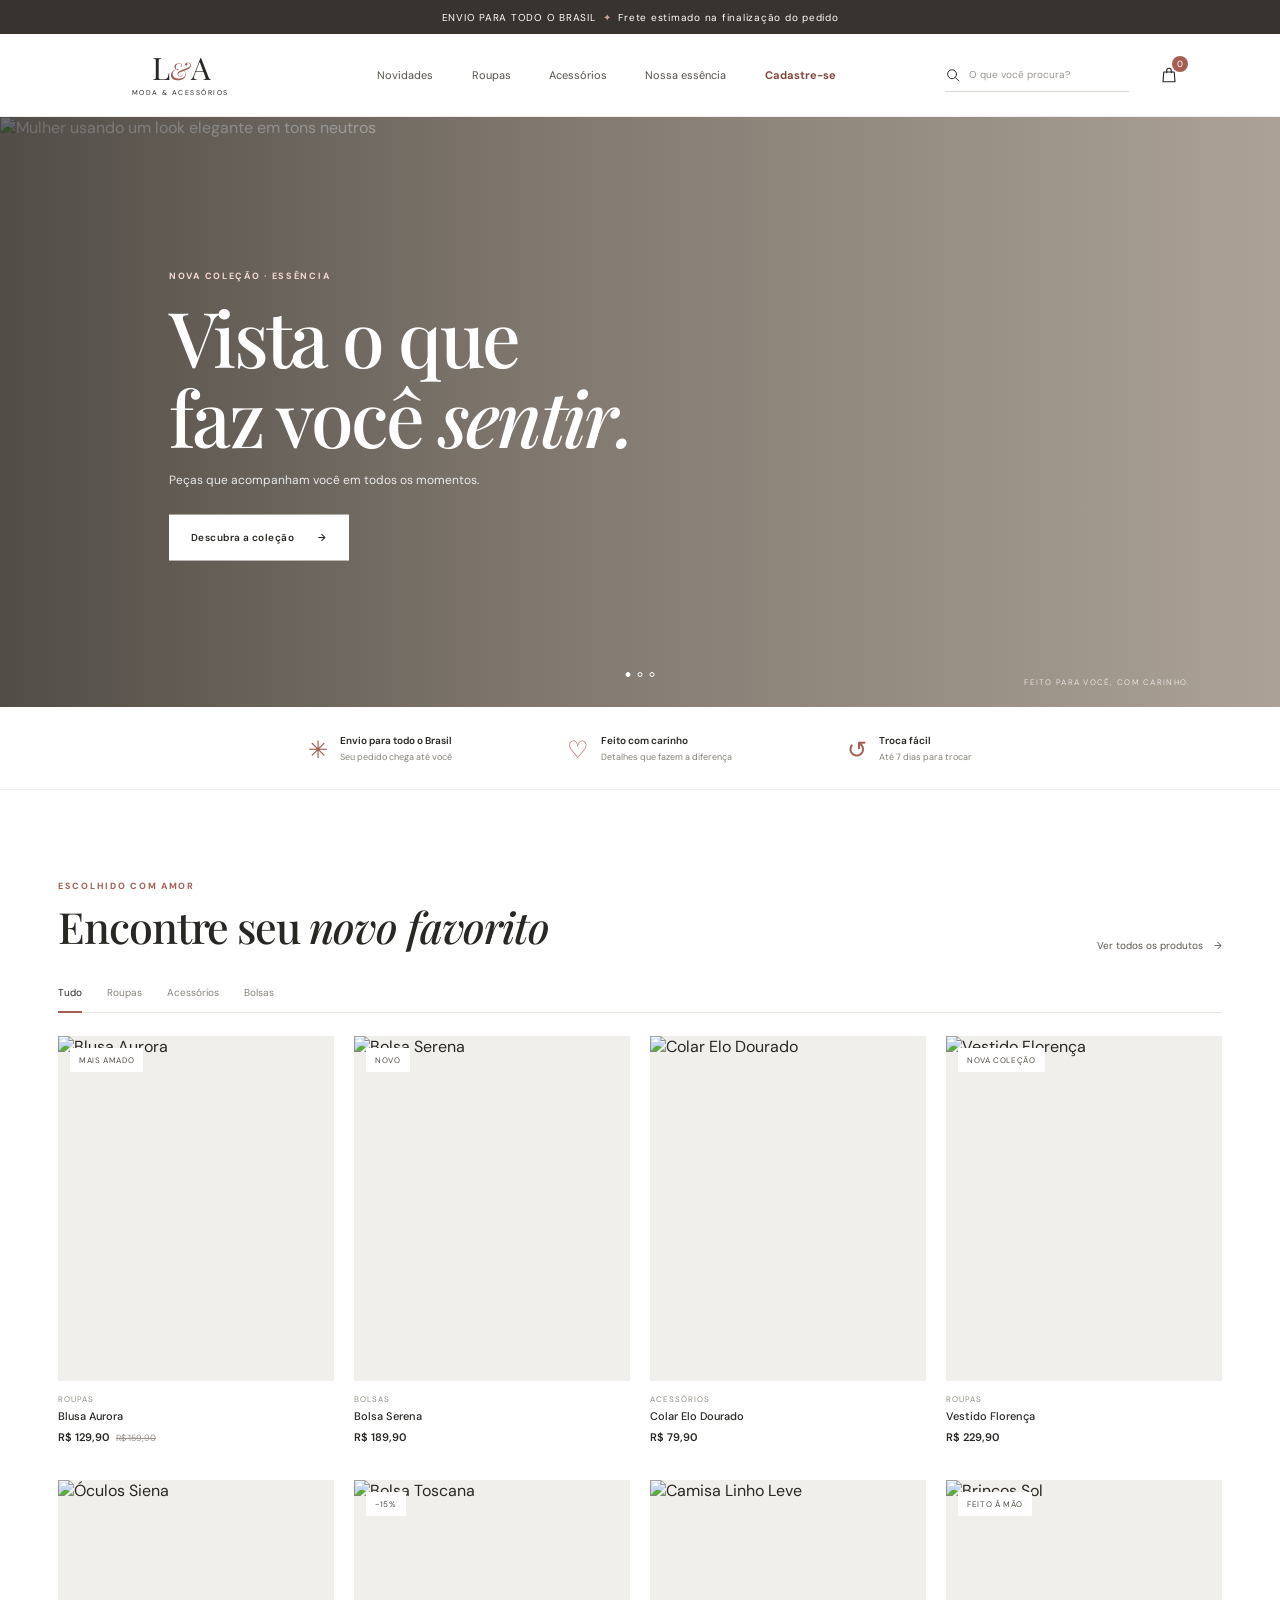
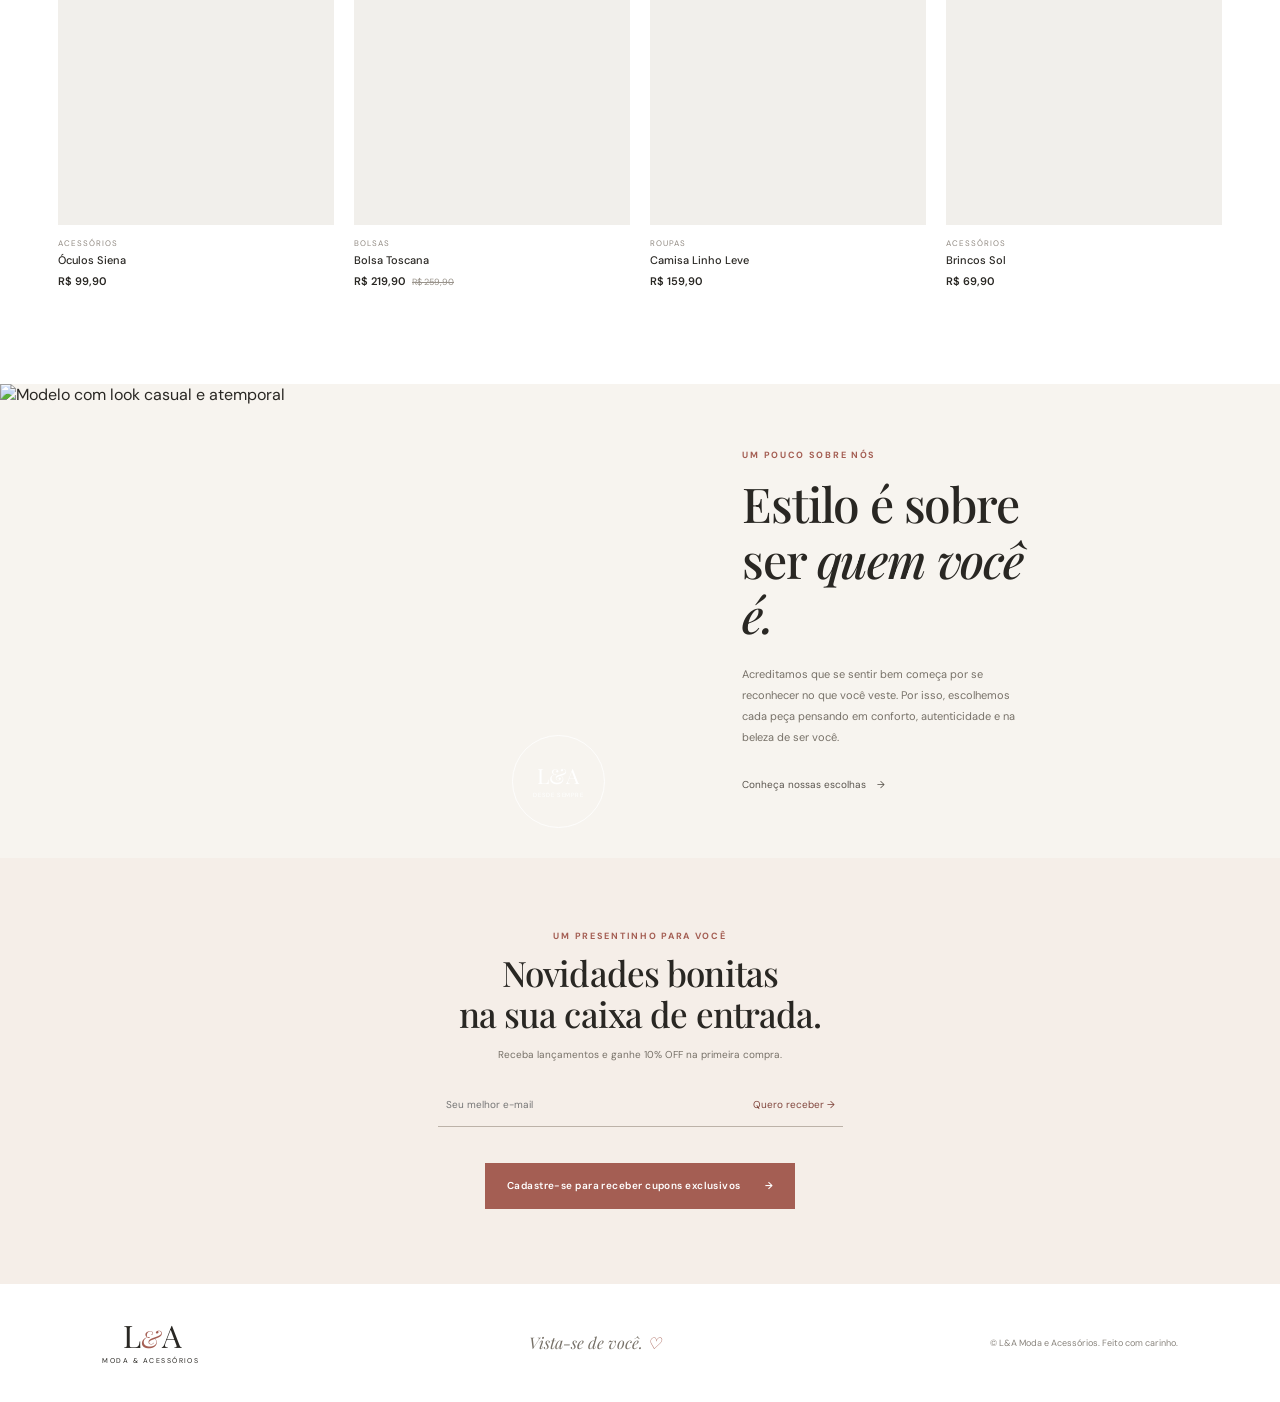
==== index.html @ 878f6b68 "Improve homepage text readability on mobile Co-authored-by: Copilot <223556219+Copilot@users.noreply" ====
<!DOCTYPE html>
<html lang="pt-BR">
<head>
  <meta charset="UTF-8">
  <meta name="viewport" content="width=device-width, initial-scale=1.0">
  <meta name="theme-color" content="#f7f4ef">
  <meta name="description" content="Encontre roupas e acessórios que combinam com você na L&A Moda e Acessórios.">
  <title>L&A Moda e Acessórios | Seu estilo, do seu jeito</title>
  <link rel="preconnect" href="https://fonts.googleapis.com">
  <link rel="preconnect" href="https://fonts.gstatic.com" crossorigin>
  <link href="https://fonts.googleapis.com/css2?family=DM+Sans:wght@400;500;600;700&family=Playfair+Display:wght@500;600;700&display=swap" rel="stylesheet">
  <link rel="stylesheet" href="style.css?v=homepage-mobile-readable">
  <script src="products.js" defer></script>
  <script src="script.js" defer></script>
</head>
<body>
  <div class="announcement">ENVIO PARA TODO O BRASIL <span>✦</span> Frete estimado na finalização do pedido</div>

  <header class="site-header">
    <a class="brand" href="#" aria-label="L&A Moda e Acessórios — início">
      <span class="brand-mark">L<span>&</span>A</span>
      <span class="brand-caption">MODA & ACESSÓRIOS</span>
    </a>
    <nav class="main-nav" aria-label="Navegação principal">
      <a href="#novidades">Novidades</a>
      <a href="#colecao" data-nav-category="Roupas">Roupas</a>
      <a href="#colecao" data-nav-category="Acessórios">Acessórios</a>
      <a href="#sobre">Nossa essência</a>
      <a class="registration-nav-link" href="cadastro.html">Cadastre-se</a>
    </nav>
    <div class="header-actions">
      <label class="search-box" for="search-input">
        <svg viewBox="0 0 24 24" aria-hidden="true"><circle cx="10.8" cy="10.8" r="6.8"></circle><path d="m16 16 5 5"></path></svg>
        <input id="search-input" type="search" placeholder="O que você procura?" autocomplete="off">
      </label>
      <button class="icon-button cart-trigger" id="cart-trigger" aria-label="Abrir sacola">
        <svg viewBox="0 0 24 24" aria-hidden="true"><path d="M5 8h14l1 13H4L5 8Z"></path><path d="M9 9V6a3 3 0 0 1 6 0v3"></path></svg>
        <span class="cart-count" id="cart-count">0</span>
      </button>
    </div>
  </header>

  <main>
    <section class="hero" id="novidades">
      <img class="hero-image" src="https://images.unsplash.com/photo-1483985988355-763728e1935b?auto=format&fit=crop&w=2000&q=85" alt="Mulher usando um look elegante em tons neutros">
      <div class="hero-shade"></div>
      <div class="hero-copy">
        <p class="eyebrow hero-eyebrow">NOVA COLEÇÃO · ESSÊNCIA</p>
        <h1>Vista o que<br>faz você <em>sentir.</em></h1>
        <p>Peças que acompanham você em todos os momentos.</p>
        <a class="button button-light" href="#colecao">Descubra a coleção <span aria-hidden="true">→</span></a>
      </div>
      <div class="hero-pagination"><span class="active"></span><span></span><span></span></div>
      <p class="hero-note">FEITO PARA VOCÊ, COM CARINHO.</p>
    </section>

    <section class="benefits" aria-label="Vantagens">
      <div><span class="benefit-icon">✳</span><p><strong>Envio para todo o Brasil</strong><small>Seu pedido chega até você</small></p></div>
      <div><span class="benefit-icon">♡</span><p><strong>Feito com carinho</strong><small>Detalhes que fazem a diferença</small></p></div>
      <div><span class="benefit-icon">↺</span><p><strong>Troca fácil</strong><small>Até 7 dias para trocar</small></p></div>
    </section>

    <section class="collection section-wrap" id="colecao">
      <div class="section-heading">
        <div>
          <p class="eyebrow">ESCOLHIDO COM AMOR</p>
          <h2>Encontre seu <em>novo favorito</em></h2>
        </div>
        <a class="text-link" href="#produtos">Ver todos os produtos <span aria-hidden="true">→</span></a>
      </div>

      <div class="category-tabs" role="group" aria-label="Filtrar produtos por categoria">
        <button class="category-tab active" data-category="Todos" aria-pressed="true">Tudo</button>
        <button class="category-tab" data-category="Roupas" aria-pressed="false">Roupas</button>
        <button class="category-tab" data-category="Acessórios" aria-pressed="false">Acessórios</button>
        <button class="category-tab" data-category="Bolsas" aria-pressed="false">Bolsas</button>
      </div>
      <div class="product-grid" id="produtos" aria-live="polite"></div>
      <p class="empty-state" id="empty-state" hidden>Nenhum produto encontrado. Tente outra busca.</p>
    </section>

    <section class="story" id="sobre">
      <div class="story-image-wrap">
        <img src="https://images.unsplash.com/photo-1529139574466-a303027c1d8b?auto=format&fit=crop&w=1100&q=85" alt="Modelo com look casual e atemporal">
        <span class="story-stamp">L&A<br><small>DESDE SEMPRE</small></span>
      </div>
      <div class="story-copy">
        <p class="eyebrow">UM POUCO SOBRE NÓS</p>
        <h2>Estilo é sobre<br>ser <em>quem você é.</em></h2>
        <p>Acreditamos que se sentir bem começa por se reconhecer no que você veste. Por isso, escolhemos cada peça pensando em conforto, autenticidade e na beleza de ser você.</p>
        <a class="text-link" href="#colecao">Conheça nossas escolhas <span aria-hidden="true">→</span></a>
      </div>
    </section>

    <section class="newsletter">
      <p class="eyebrow">UM PRESENTINHO PARA VOCÊ</p>
      <h2>Novidades bonitas<br>na sua caixa de entrada.</h2>
      <p>Receba lançamentos e ganhe 10% OFF na primeira compra.</p>
      <form class="newsletter-form" id="newsletter-form">
        <label class="visually-hidden" for="email-input">Seu e-mail</label>
        <input id="email-input" type="email" placeholder="Seu melhor e-mail" required>
        <button type="submit">Quero receber <span aria-hidden="true">→</span></button>
      </form>
      <p class="newsletter-message" id="newsletter-message" role="status"></p>
      <a class="button registration-link" href="cadastro.html">Cadastre-se para receber cupons exclusivos <span aria-hidden="true">→</span></a>
    </section>
  </main>

  <footer class="site-footer">
    <a class="brand footer-brand" href="#" aria-label="L&A Moda e Acessórios — início">
      <span class="brand-mark">L<span>&</span>A</span>
      <span class="brand-caption">MODA & ACESSÓRIOS</span>
    </a>
    <p>Vista-se de você. <span>♡</span></p>
    <small>© L&A Moda e Acessórios. Feito com carinho.</small>
  </footer>

  <div class="drawer-backdrop" id="drawer-backdrop"></div>
  <aside class="cart-drawer" id="cart-drawer" aria-label="Sua sacola" aria-hidden="true">
    <div class="drawer-heading">
      <div><p class="eyebrow">ESCOLHAS ESPECIAIS</p><h2>Sua sacola <span id="drawer-item-count">(0)</span></h2></div>
      <button class="icon-button close-drawer" id="close-drawer" aria-label="Fechar sacola">×</button>
    </div>
    <div class="cart-items" id="cart-items"></div>
    <div class="cart-empty" id="cart-empty"><span>♡</span><p>Sua sacola está esperando<br>por algo especial.</p><button class="text-link" id="continue-shopping">Continuar comprando →</button></div>
    <div class="drawer-footer" id="drawer-footer">
      <div class="subtotal"><span>Subtotal</span><strong id="cart-subtotal">R$ 0,00</strong></div>
      <p class="shipping-note">Frete calculado na finalização do pedido.</p>
      <button class="button checkout-button" id="checkout-button">Revisar e finalizar <span aria-hidden="true">→</span></button>
    </div>
  </aside>
  <div class="toast" id="toast" role="status" aria-live="polite"></div>
</body>
</html>
---- style.css ----
:root {
  --ink: #292723;
  --muted: #858078;
  --paper: #f7f4ef;
  --white: #fff;
  --line: #e9e5df;
  --rose: #a45e53;
  --rose-dark: #81473e;
  --serif: "Playfair Display", Georgia, serif;
  --sans: "DM Sans", Arial, sans-serif;
}

* { box-sizing: border-box; }
html { scroll-behavior: smooth; }
body { margin: 0; color: var(--ink); background: var(--white); font-family: var(--sans); -webkit-font-smoothing: antialiased; }
button, input { font: inherit; }
button, a { -webkit-tap-highlight-color: transparent; }
a { color: inherit; text-decoration: none; }
button { color: inherit; }
.announcement { min-height: 34px; display: flex; align-items: center; justify-content: center; gap: 7px; padding: 7px 16px; background: #37342f; color: #fff; font-size: 10px; letter-spacing: .075em; text-align: center; }
.announcement span { color: #d3a29a; }
.announcement strong { color: #e9c5bc; font-weight: 600; }
.site-header { position: sticky; top: 0; z-index: 20; height: 83px; padding: 0 7.2%; display: flex; align-items: center; justify-content: space-between; gap: 36px; border-bottom: 1px solid #f1efeb; background: #fff; }
.brand { flex: 0 0 176px; display: inline-flex; flex-direction: column; align-items: center; width: fit-content; }
.brand-mark { font-family: var(--serif); font-size: 31px; letter-spacing: -.08em; line-height: .96; }
.brand-mark span { padding: 0 3px; color: var(--rose); font-size: 24px; font-style: italic; }
.brand-caption { margin-top: 5px; font-size: 7px; letter-spacing: .21em; }
.main-nav { display: flex; align-items: center; gap: clamp(20px, 3vw, 43px); }
.main-nav a { color: #55514b; font-size: 11px; transition: color .2s; }
.main-nav .registration-nav-link { color: var(--rose-dark); font-weight: 700; }
.main-nav a:hover, .text-link:hover { color: var(--rose); }
.header-actions { display: flex; align-items: center; gap: 21px; }
.search-box { display: flex; align-items: center; gap: 8px; width: 184px; border-bottom: 1px solid #dcd8d2; padding: 7px 0; }
.search-box svg, .icon-button svg { width: 18px; height: 18px; fill: none; stroke: currentColor; stroke-width: 1.5; stroke-linecap: round; stroke-linejoin: round; }
.search-box input { min-width: 0; width: 100%; padding: 0; border: 0; outline: 0; background: transparent; font-size: 10px; }
.search-box input::placeholder { color: #99958e; }
.icon-button { position: relative; display: inline-grid; place-items: center; width: 38px; height: 38px; padding: 0; border: 0; background: transparent; cursor: pointer; }
.cart-count { position: absolute; top: 0; right: 0; min-width: 16px; height: 16px; padding: 0 4px; display: grid; place-items: center; border-radius: 50%; background: var(--rose); color: #fff; font-size: 9px; }

.hero { position: relative; min-height: min(590px, 57vw); height: 590px; max-height: 75vh; overflow: hidden; background: #b0a69a; color: #fff; }
.hero-image, .hero-shade { position: absolute; inset: 0; width: 100%; height: 100%; }
.hero-image { object-fit: cover; object-position: center 38%; }
.hero-shade { background: linear-gradient(90deg, rgba(28,26,23,.64) 0%, rgba(35,31,27,.34) 42%, rgba(35,31,27,.03) 100%); }
.hero-copy { position: absolute; top: 50%; left: 13.2%; transform: translateY(-49%); }
.eyebrow { margin: 0 0 15px; color: var(--rose); font-size: 9px; font-weight: 700; letter-spacing: .19em; }
.hero-eyebrow { color: #f3d9d2; }
h1, h2, p { margin-top: 0; }
.hero h1 { margin: 0 0 15px; font-family: var(--serif); font-size: clamp(48px, 6vw, 77px); font-weight: 500; line-height: 1.04; letter-spacing: -.035em; }
.hero h1 em, .section-heading h2 em, .story-copy h2 em { font-weight: 500; }
.hero-copy > p:not(.eyebrow) { margin-bottom: 27px; color: rgba(255,255,255,.86); font-size: 12px; }
.button { min-height: 46px; display: inline-flex; align-items: center; justify-content: center; gap: 24px; padding: 0 22px; border: 0; background: var(--rose); color: #fff; font-size: 10px; font-weight: 600; letter-spacing: .045em; cursor: pointer; transition: background .2s, transform .2s; }
.button:hover { background: var(--rose-dark); transform: translateY(-1px); }
.button-light { background: #fff; color: var(--ink); }
.button-light:hover { background: #f2e9e5; }
.hero-pagination { position: absolute; bottom: 30px; left: 50%; display: flex; gap: 7px; transform: translateX(-50%); }
.hero-pagination span { width: 5px; height: 5px; border: 1px solid #fff; border-radius: 50%; }
.hero-pagination .active { background: #fff; }
.hero-note { position: absolute; right: 7%; bottom: 20px; margin: 0; color: rgba(255,255,255,.72); font-size: 8px; letter-spacing: .16em; }

.benefits { display: flex; justify-content: center; gap: clamp(42px, 9vw, 145px); padding: 25px 20px; border-bottom: 1px solid #f1efeb; }
.benefits > div { display: flex; align-items: center; gap: 12px; }
.benefit-icon { color: var(--rose); font-family: var(--serif); font-size: 24px; }
.benefits p { display: flex; flex-direction: column; gap: 4px; margin: 0; }
.benefits strong { font-size: 10px; font-weight: 600; }
.benefits small { color: var(--muted); font-size: 9px; }

.section-wrap { max-width: 1240px; margin: 0 auto; padding: 90px 38px 96px; }
.section-heading { display: flex; align-items: end; justify-content: space-between; }
.section-heading .eyebrow { margin-bottom: 10px; }
.section-heading h2, .story-copy h2, .newsletter h2 { margin: 0; font-family: var(--serif); font-size: clamp(32px, 3.8vw, 43px); font-weight: 500; letter-spacing: -.025em; line-height: 1.16; }
.text-link { display: inline-flex; align-items: center; gap: 11px; color: #5a554e; font-size: 10px; transition: color .2s; }
.category-tabs { display: flex; gap: 25px; margin: 34px 0 23px; border-bottom: 1px solid var(--line); }
.category-tab { position: relative; padding: 0 0 13px; border: 0; background: none; color: #87827b; font-size: 10px; cursor: pointer; }
.category-tab.active { color: var(--ink); }
.category-tab.active::after { position: absolute; right: 0; bottom: -1px; left: 0; height: 2px; background: var(--rose); content: ""; }
.product-grid { display: grid; grid-template-columns: repeat(4, minmax(0, 1fr)); gap: 36px 20px; }
.product-card { min-width: 0; }
.product-image-wrap { position: relative; overflow: hidden; aspect-ratio: 3 / 3.75; background: #f1efeb; }
.product-image { display: block; width: 100%; height: 100%; object-fit: cover; transition: transform .45s; }
.product-card:hover .product-image { transform: scale(1.035); }
.product-badge { position: absolute; top: 12px; left: 12px; padding: 7px 9px; background: #fff; color: #524d46; font-size: 8px; letter-spacing: .08em; }
.add-button { position: absolute; right: 10px; bottom: 10px; left: 10px; min-height: 39px; border: 0; background: rgba(255,255,255,.94); color: var(--ink); font-size: 9px; letter-spacing: .04em; cursor: pointer; transform: translateY(54px); transition: transform .22s, background .2s; }
.product-card:hover .add-button, .add-button:focus-visible { transform: translateY(0); }
.add-button:hover { background: var(--rose); color: #fff; }
.product-info { padding-top: 13px; }
.product-category { margin: 0 0 5px; color: #918a82; font-size: 8px; letter-spacing: .12em; text-transform: uppercase; }
.product-name { margin: 0 0 7px; font-size: 11px; font-weight: 500; }
.product-price { margin: 0; font-size: 11px; font-weight: 600; }
.product-price del { padding-left: 6px; color: #99938b; font-size: 9px; font-weight: 400; }
.empty-state { padding: 35px 0; color: var(--muted); text-align: center; font-size: 13px; }

.story { display: grid; grid-template-columns: 1fr 1fr; min-height: 470px; background: var(--paper); scroll-margin-top: 83px; }
.story-image-wrap { position: relative; min-height: 470px; overflow: hidden; }
.story-image-wrap img { width: 100%; height: 100%; position: absolute; object-fit: cover; object-position: center 38%; }
.story-stamp { position: absolute; right: 35px; bottom: 30px; display: grid; place-content: center; width: 93px; height: 93px; border: 1px solid rgba(255,255,255,.8); border-radius: 50%; color: #fff; font-family: var(--serif); font-size: 21px; line-height: 1; text-align: center; }
.story-stamp small { padding-top: 6px; font-family: var(--sans); font-size: 6px; letter-spacing: .1em; }
.story-copy { align-self: center; max-width: 500px; padding: 65px clamp(35px, 8vw, 120px); }
.story-copy h2 { margin-bottom: 21px; font-size: clamp(36px, 4vw, 48px); }
.story-copy > p:not(.eyebrow) { max-width: 340px; margin-bottom: 25px; color: #777168; font-size: 11px; line-height: 1.9; }

.newsletter { padding: 72px 20px 75px; background: #f5eee8; text-align: center; }
.newsletter .eyebrow { margin-bottom: 11px; }
.newsletter h2 { font-size: 35px; }
.newsletter > p:not(.eyebrow):not(.newsletter-message) { margin: 13px 0 22px; color: #777168; font-size: 10px; }
.newsletter-form { display: flex; max-width: 405px; height: 44px; margin: 0 auto; border-bottom: 1px solid #bcb2a8; }
.newsletter-form input { flex: 1; min-width: 0; padding: 0 8px; border: 0; outline: none; background: transparent; font-size: 10px; }
.newsletter-form button { padding: 0 8px; border: 0; background: transparent; color: var(--rose-dark); font-size: 10px; cursor: pointer; }
.newsletter-message { min-height: 14px; margin: 10px 0 0; color: var(--rose-dark); font-size: 10px; }
.site-footer { min-height: 118px; display: flex; align-items: center; justify-content: space-between; padding: 22px 8%; }
.footer-brand { flex-basis: auto; }
.site-footer > p { margin: 0; color: #777168; font-family: var(--serif); font-size: 16px; font-style: italic; }
.site-footer > p span { color: var(--rose); }
.site-footer > small { color: #89847d; font-size: 9px; }

.drawer-backdrop { position: fixed; z-index: 8; inset: 0; visibility: hidden; background: rgba(31,29,26,.42); opacity: 0; transition: opacity .25s, visibility .25s; }
.drawer-backdrop.open { visibility: visible; opacity: 1; }
.cart-drawer { position: fixed; z-index: 9; top: 0; right: 0; bottom: 0; display: flex; flex-direction: column; width: min(440px, 100%); padding: 30px; background: #fff; transform: translateX(102%); transition: transform .3s ease; }
.cart-drawer.open { transform: translateX(0); }
.drawer-heading { display: flex; align-items: center; justify-content: space-between; padding-bottom: 21px; border-bottom: 1px solid var(--line); }
.drawer-heading .eyebrow { margin-bottom: 7px; font-size: 8px; }
.drawer-heading h2 { margin: 0; font-family: var(--serif); font-size: 25px; font-weight: 500; }
.drawer-heading h2 span { color: var(--muted); font-family: var(--sans); font-size: 11px; }
.close-drawer { font-size: 27px; font-weight: 300; }
.cart-items { flex: 1; overflow-y: auto; }
.cart-item { display: grid; grid-template-columns: 75px 1fr auto; gap: 13px; padding: 18px 0; border-bottom: 1px solid var(--line); }
.cart-item img { width: 75px; height: 91px; object-fit: cover; background: var(--paper); }
.cart-item-info { display: flex; flex-direction: column; align-items: flex-start; padding: 4px 0; }
.cart-item-info strong { margin-bottom: 6px; font-size: 10px; font-weight: 500; }
.cart-item-info span { font-size: 10px; }
.quantity-control { display: flex; align-items: center; gap: 11px; margin-top: auto; border: 1px solid var(--line); }
.quantity-control button { width: 25px; height: 24px; border: 0; background: transparent; font-size: 13px; cursor: pointer; }
.quantity-control span { font-size: 9px; }
.cart-item-end { display: flex; flex-direction: column; align-items: flex-end; justify-content: space-between; padding: 4px 0; }
.cart-item-end strong { font-size: 10px; font-weight: 600; }
.remove-item { padding: 0; border: 0; background: transparent; color: #918a82; font-size: 9px; text-decoration: underline; cursor: pointer; }
.cart-empty { display: none; flex: 1; flex-direction: column; align-items: center; justify-content: center; text-align: center; }
.cart-empty.visible { display: flex; }
.cart-empty > span { color: var(--rose); font-family: var(--serif); font-size: 38px; }
.cart-empty p { margin: 13px 0; color: #777168; font-family: var(--serif); font-size: 18px; line-height: 1.5; }
.cart-empty .text-link { border: 0; background: transparent; cursor: pointer; }
.drawer-footer { padding-top: 18px; border-top: 1px solid var(--line); }
.drawer-footer[hidden] { display: none; }
.subtotal { display: flex; justify-content: space-between; font-size: 11px; }
.subtotal strong { font-size: 13px; }
.shipping-note { margin: 9px 0 17px; color: var(--muted); font-size: 9px; }
.checkout-button { width: 100%; justify-content: space-between; }
.toast { position: fixed; z-index: 12; right: 24px; bottom: 24px; max-width: calc(100% - 48px); padding: 14px 19px; background: #37342f; color: #fff; font-size: 11px; opacity: 0; pointer-events: none; transform: translateY(8px); transition: opacity .2s, transform .2s; }
.toast.show { opacity: 1; transform: translateY(0); }
.visually-hidden { position: absolute; width: 1px; height: 1px; padding: 0; overflow: hidden; clip: rect(0, 0, 0, 0); white-space: nowrap; clip-path: inset(50%); }

@media (max-width: 900px) {
  .site-header { padding: 0 4%; gap: 15px; }
  .brand { flex-basis: 135px; }
  .main-nav { gap: 17px; }
  .main-nav a { font-size: 10px; }
  .search-box { width: 145px; }
  .product-grid { grid-template-columns: repeat(3, minmax(0, 1fr)); }
  .story-copy { padding: 50px 7%; }
}
@media (max-width: 640px) {
  .announcement { min-height: 31px; font-size: 9px; letter-spacing: .04em; }
  .site-header { height: auto; min-height: 94px; display: grid; grid-template-columns: auto minmax(0, 1fr); grid-template-rows: 51px 37px; gap: 0 12px; padding: 6px 18px 0; }
  .story { scroll-margin-top: 94px; }
  .brand { grid-column: 1; grid-row: 1; flex: 0 0 auto; align-items: flex-start; }
  .brand-mark { font-size: 27px; }
  .brand-mark span { font-size: 21px; }
  .brand-caption { font-size: 7px; }
  .main-nav { position: static; grid-column: 1 / -1; grid-row: 2; height: 37px; justify-content: center; gap: clamp(6px, 1.8vw, 11px); border-bottom: 1px solid #f1efeb; background: #fff; }
  .main-nav a { font-size: 10px; }
  .header-actions { grid-column: 2; grid-row: 1; min-width: 0; gap: 7px; }
  .search-box { flex: 1; width: auto; min-width: 0; height: auto; justify-content: flex-start; border-bottom: 1px solid #dcd8d2; }
  .search-box input { position: static; width: 100%; height: auto; padding: 0; border: 0; background: transparent; font-size: 12px; }
  .search-box svg { position: static; flex: 0 0 18px; }
  .hero { height: 520px; max-height: none; min-height: 0; }
  .hero-image { object-position: 58% center; }
  .hero-shade { background: linear-gradient(90deg, rgba(28,26,23,.62), rgba(35,31,27,.16)); }
  .hero-copy { left: 8%; }
  .hero h1 { font-size: 54px; }
  .hero-copy > p:not(.eyebrow) { max-width: 250px; font-size: 14px; line-height: 1.6; }
  .hero .eyebrow { font-size: 10px; }
  .hero .button { min-height: 50px; font-size: 12px; }
  .hero-note { right: 5%; font-size: 8px; }
  .benefits { justify-content: flex-start; gap: 25px; overflow-x: auto; padding: 18px 20px; }
  .benefits > div { flex: 0 0 auto; gap: 8px; }
  .benefits strong { font-size: 11px; }
  .benefits small { font-size: 10px; }
  .benefit-icon { font-size: 20px; }
  .section-wrap { padding: 65px 18px 70px; }
  .section-heading { align-items: flex-start; gap: 15px; }
  .section-heading h2 { max-width: 270px; font-size: 33px; }
  .section-heading > .text-link { align-self: end; flex: 0 0 auto; font-size: 0; }
  .section-heading > .text-link span { font-size: 17px; }
  .category-tabs { gap: 20px; margin-top: 26px; overflow-x: auto; }
  .category-tab { flex: 0 0 auto; font-size: 11px; }
  .product-grid { grid-template-columns: repeat(2, minmax(0, 1fr)); gap: 27px 12px; }
  .product-image-wrap { aspect-ratio: 3 / 3.8; }
  .product-badge { top: 8px; left: 8px; padding: 6px; font-size: 9px; }
  .add-button { right: 7px; bottom: 7px; left: 7px; min-height: 40px; font-size: 10px; transform: none; }
  .product-info { padding-top: 10px; }
  .product-category { font-size: 10px; }
  .product-name, .product-price { font-size: 12px; }
  .story { grid-template-columns: 1fr; }
  .story-image-wrap { min-height: 370px; }
  .story-copy { padding: 45px 28px 55px; }
  .story-copy h2 { font-size: 40px; }
  .story-copy > p:not(.eyebrow) { font-size: 14px; line-height: 1.8; }
  .story-copy .text-link { font-size: 12px; }
  .newsletter { padding: 60px 20px; }
  .newsletter h2 { font-size: 31px; }
  .newsletter > p:not(.eyebrow):not(.newsletter-message) { font-size: 13px; line-height: 1.6; }
  .newsletter-form input { font-size: 14px; }
  .newsletter-form button { font-size: 12px; }
  .newsletter-message { font-size: 12px; }
  .newsletter .registration-link { width: 100%; gap: 8px; padding: 0 14px; font-size: 11px; }
  .site-footer { flex-direction: column; justify-content: center; gap: 17px; padding: 30px 15px; text-align: center; }
  .site-footer > small { font-size: 11px; }
  .cart-item-info strong, .cart-item-info span, .cart-item-end strong { font-size: 12px; }
  .remove-item { font-size: 11px; }
  .quantity-control span { font-size: 11px; }
  .subtotal { font-size: 13px; }
  .shipping-note { font-size: 11px; }
  .checkout-button { font-size: 12px; }
  .toast { font-size: 13px; }
  .cart-drawer { padding: 23px 20px; }
}
@media (prefers-reduced-motion: reduce) {
  *, *::before, *::after { scroll-behavior: auto !important; transition-duration: .01ms !important; animation-duration: .01ms !important; }
}

.checkout-page { min-height: 100vh; background: #fbfaf8; }
.checkout-header { min-height: 82px; display: flex; align-items: center; justify-content: space-between; padding: 12px max(6%, calc((100% - 1120px) / 2)); border-bottom: 1px solid var(--line); background: #fff; }
.checkout-header .brand { flex-basis: auto; }
.checkout-back { color: #625c55; font-size: 11px; }
.checkout-back:hover, .checkout-footer a:hover { color: var(--rose); }
.checkout-main { max-width: 1120px; margin: 0 auto; padding: 58px 28px 76px; }
.registration-main { max-width: 760px; }
.registration-form .checkout-section:first-child { padding-top: 0; }
.registration-opt-in { display: flex; align-items: flex-start; gap: 10px; color: #514d47; font-size: 10px; line-height: 1.6; cursor: pointer; }
.registration-opt-in input { flex: 0 0 16px; width: 16px; height: 16px; margin: 0; accent-color: var(--rose); }
.registration-privacy { margin: 18px 0 0; padding: 12px 14px; border-left: 2px solid #c59c8d; background: #f5eee8; color: #6d625a; font-size: 9px; line-height: 1.7; }
.registration-feedback { line-height: 1.6; }
.registration-link { display: flex; width: fit-content; margin: 12px auto 0; }
.checkout-main > .eyebrow { margin-bottom: 10px; }
.checkout-main > h1, .confirmation-card h1 { margin: 0; font-family: var(--serif); font-size: clamp(35px, 5vw, 48px); font-weight: 500; letter-spacing: -.025em; }
.checkout-intro { margin: 11px 0 34px; color: var(--muted); font-size: 12px; line-height: 1.7; }
.checkout-layout { display: grid; grid-template-columns: minmax(0, 1fr) 350px; align-items: start; gap: 48px; }
.checkout-form { min-width: 0; }
.checkout-section { padding: 25px 0 29px; border-bottom: 1px solid var(--line); }
.checkout-section:first-child { padding-top: 0; }
.checkout-section-heading { display: flex; align-items: flex-start; gap: 13px; margin-bottom: 20px; }
.section-number { display: grid; flex: 0 0 27px; width: 27px; height: 27px; place-items: center; border: 1px solid #d5c7be; border-radius: 50%; color: var(--rose); font-size: 9px; }
.checkout-section-heading h2, .order-summary h2 { margin: 0 0 5px; font-family: var(--serif); font-size: 22px; font-weight: 500; }
.checkout-section-heading p { margin: 0; color: var(--muted); font-size: 10px; line-height: 1.5; }
.field-grid { display: grid; grid-template-columns: repeat(2, minmax(0, 1fr)); gap: 15px 13px; }
.form-field { min-width: 0; display: flex; flex-direction: column; gap: 7px; }
.field-full { grid-column: 1 / -1; }
.form-field label, .installment-field label { color: #514d47; font-size: 10px; font-weight: 600; }
.form-field label span { color: var(--rose); }
.form-field input, .installment-field select { width: 100%; min-height: 42px; padding: 0 12px; border: 1px solid #e0dcd6; border-radius: 0; outline: none; background: #fff; color: var(--ink); font-size: 11px; }
.form-field input:focus, .installment-field select:focus { border-color: var(--rose); box-shadow: 0 0 0 2px rgba(164,94,83,.1); }
.form-field input::placeholder { color: #aaa49d; }
.field-hint, .field-error, .installment-field small { color: var(--muted); font-size: 9px; line-height: 1.5; }
.field-error { color: #a23930; }
.payment-options { display: flex; flex-direction: column; gap: 9px; }
.payment-option { position: relative; min-height: 58px; display: flex; align-items: center; gap: 12px; padding: 10px 13px; border: 1px solid var(--line); background: #fff; cursor: pointer; }
.payment-option:has(input:checked) { border-color: var(--rose); background: #fffdfb; }
.payment-option input { position: absolute; width: 1px; height: 1px; opacity: 0; }
.payment-radio { display: grid; flex: 0 0 15px; width: 15px; height: 15px; place-items: center; border: 1px solid #bdb7ae; border-radius: 50%; }
.payment-option input:checked + .payment-radio { border-color: var(--rose); }
.payment-option input:checked + .payment-radio::after { width: 7px; height: 7px; border-radius: 50%; background: var(--rose); content: ""; }
.payment-option input:focus-visible + .payment-radio { outline: 2px solid var(--rose); outline-offset: 3px; }
.payment-option-copy { display: flex; flex: 1; flex-direction: column; gap: 4px; }
.payment-option-copy strong { font-size: 10px; font-weight: 600; }
.payment-option-copy small { color: var(--muted); font-size: 9px; }
.payment-symbol { color: var(--rose); font-family: var(--serif); font-size: 18px; }
.installment-field { display: flex; flex-direction: column; gap: 8px; padding: 5px 0 9px 27px; }
.pix-demo-details { margin-top: 15px; padding: 18px; border: 1px solid var(--line); background: #fff; }
.pix-demo-details h3 { margin: 0 0 6px; font-family: var(--serif); font-size: 18px; font-weight: 500; }
.pix-demo-details > p:first-of-type { margin: 0 0 14px; color: var(--muted); font-size: 10px; line-height: 1.5; }
.pix-qr { width: min(100%, 220px); margin: 0 auto 16px; padding: 8px; border: 1px solid var(--line); }
.pix-qr svg { display: block; width: 100%; height: auto; shape-rendering: crispEdges; }
.pix-code-label { display: block; margin-bottom: 7px; color: #514d47; font-size: 10px; font-weight: 600; }
.pix-copy-row { display: grid; grid-template-columns: minmax(0, 1fr) auto; gap: 9px; }
.pix-copy-code { width: 100%; min-width: 0; min-height: 42px; padding: 0 10px; border: 1px solid #e0dcd6; background: #fbfaf8; color: var(--ink); font-size: 10px; }
.pix-copy-button { min-height: 42px; padding: 0 14px; }
.pix-copy-status { min-height: 14px; margin: 8px 0 0; color: var(--muted); font-size: 9px; }
.card-details { min-width: 0; margin: 15px 0 0; padding: 0; border: 0; }
.checkout-demo-note { margin: 15px 0 0; padding: 12px 14px; border-left: 2px solid #c59c8d; background: #f5eee8; color: #6d625a; font-size: 9px; line-height: 1.7; }
.checkout-feedback { min-height: 16px; margin: 15px 0 0; font-size: 10px; }
.checkout-submit { width: 100%; justify-content: space-between; margin-top: 10px; }
.order-summary { position: sticky; top: 20px; padding: 23px; border: 1px solid var(--line); background: #fff; }
.order-summary h2 { margin-bottom: 14px; font-size: 21px; }
.summary-products { display: flex; flex-direction: column; }
.summary-product { min-width: 0; display: grid; grid-template-columns: 58px minmax(0, 1fr) auto; align-items: center; gap: 11px; padding: 12px 0; border-top: 1px solid #f0eeea; }
.summary-product:first-child { border-top: 0; }
.summary-product img { width: 58px; height: 68px; object-fit: cover; background: var(--paper); }
.summary-product-info { min-width: 0; display: flex; flex-direction: column; gap: 5px; }
.summary-product-info strong { overflow: hidden; font-size: 10px; font-weight: 600; text-overflow: ellipsis; white-space: nowrap; }
.summary-product-info span { color: var(--muted); font-size: 9px; }
.summary-product-total { font-size: 10px; font-weight: 600; white-space: nowrap; }
.summary-divider { height: 1px; margin: 8px 0; background: var(--line); }
.summary-price-row { display: flex; justify-content: space-between; gap: 10px; margin: 12px 0; color: #676159; font-size: 10px; }
.summary-price-row strong { color: var(--ink); font-size: 10px; font-weight: 600; text-align: right; }
.summary-total { display: flex; align-items: center; justify-content: space-between; gap: 10px; margin-top: 15px; font-size: 11px; font-weight: 600; }
.summary-total strong { color: var(--rose-dark); font-size: 19px; }
.shipping-disclaimer { margin: 15px 0 0; color: var(--muted); font-size: 9px; line-height: 1.6; }
.installment-summary { margin: 8px 0 0; color: var(--rose-dark); font-size: 9px; text-align: right; }
.checkout-empty { padding: 28px; border: 1px solid var(--line); background: #fff; text-align: center; }
.checkout-empty p { color: var(--muted); font-size: 12px; }
.checkout-footer { min-height: 72px; display: flex; align-items: center; justify-content: space-between; gap: 18px; padding: 20px max(6%, calc((100% - 1120px) / 2)); border-top: 1px solid var(--line); background: #fff; }
.checkout-footer a { font-family: var(--serif); font-size: 13px; }
.checkout-footer span { color: var(--muted); font-size: 9px; text-align: right; }
.confirmation-main { max-width: 700px; min-height: calc(100vh - 154px); display: grid; place-items: center; margin: 0 auto; padding: 55px 25px; }
.confirmation-card { width: 100%; padding: 40px clamp(22px, 7vw, 58px); border: 1px solid var(--line); background: #fff; text-align: center; }
.confirmation-card[hidden], .checkout-page [hidden] { display: none !important; }
.confirmation-icon { width: 44px; height: 44px; display: grid; place-items: center; margin: 0 auto 17px; border-radius: 50%; background: #f4eae4; color: var(--rose-dark); font-size: 20px; }
.confirmation-card .eyebrow { margin-bottom: 9px; }
.confirmation-card h1 { font-size: clamp(31px, 5vw, 42px); }
.confirmation-thanks { margin: 11px auto 0; color: var(--rose-dark); font-size: 12px; line-height: 1.6; }
.confirmation-disclaimer { max-width: 470px; margin: 13px auto 23px; color: #79564b; font-size: 10px; line-height: 1.7; }
.confirmation-details { padding: 13px 17px 18px; border: 1px solid var(--line); text-align: left; }
.confirmation-details .summary-total { margin-top: 17px; }
.confirmation-button { margin-top: 22px; }
.confirmation-error > p:not(.eyebrow) { margin: 14px 0 23px; color: var(--muted); font-size: 11px; }

@media (max-width: 800px) {
  .checkout-layout { grid-template-columns: minmax(0, 1fr) 300px; gap: 25px; }
  .order-summary { padding: 18px; }
}
@media (max-width: 640px) {
  .checkout-header { min-height: 70px; padding: 10px 18px; }
  .checkout-main { padding: 38px 18px 55px; }
  .checkout-layout { grid-template-columns: 1fr; gap: 28px; }
  .order-summary { position: static; grid-row: 1; }
  .checkout-form { grid-row: 2; }
  .checkout-section { padding: 21px 0 24px; }
  .field-grid { gap: 13px 10px; }
  .form-field input { padding: 0 10px; }
  .checkout-footer { flex-direction: column; justify-content: center; padding: 19px; text-align: center; }
  .checkout-footer span { text-align: center; }
  .confirmation-main { min-height: calc(100vh - 150px); padding: 30px 16px; }
  .confirmation-card { padding: 30px 18px; }
  .confirmation-details { padding: 10px 12px 15px; }
}

@media (max-width: 640px) {
  .registration-page .checkout-back { font-size: 13px; }
  .registration-page .checkout-main { padding: 34px 18px 48px; }
  .registration-page .checkout-main > .eyebrow { font-size: 10px; }
  .registration-page .checkout-intro { margin-bottom: 28px; font-size: 16px; line-height: 1.6; }
  .registration-page .checkout-section { padding: 24px 0; }
  .registration-page .checkout-section-heading { gap: 12px; margin-bottom: 18px; }
  .registration-page .section-number { flex-basis: 32px; width: 32px; height: 32px; font-size: 11px; }
  .registration-page .checkout-section-heading h2 { font-size: 25px; }
  .registration-page .checkout-section-heading p { font-size: 14px; line-height: 1.55; }
  .registration-page .field-grid { gap: 16px 12px; }
  .registration-page .form-field label { font-size: 15px; }
  .registration-page .form-field input { min-height: 48px; padding: 0 12px; font-size: 16px; }
  .registration-page .field-hint, .registration-page .field-error { font-size: 13px; }
  .registration-page .registration-opt-in { gap: 12px; font-size: 15px; }
  .registration-page .registration-opt-in input { flex-basis: 20px; width: 20px; height: 20px; margin-top: 1px; }
  .registration-page .registration-privacy { padding: 14px; font-size: 13px; line-height: 1.7; }
  .registration-page .registration-feedback { font-size: 15px; }
  .registration-page .checkout-submit { min-height: 52px; font-size: 14px; }
  .registration-page .checkout-footer a { font-size: 15px; }
  .registration-page .checkout-footer span { font-size: 12px; }
}
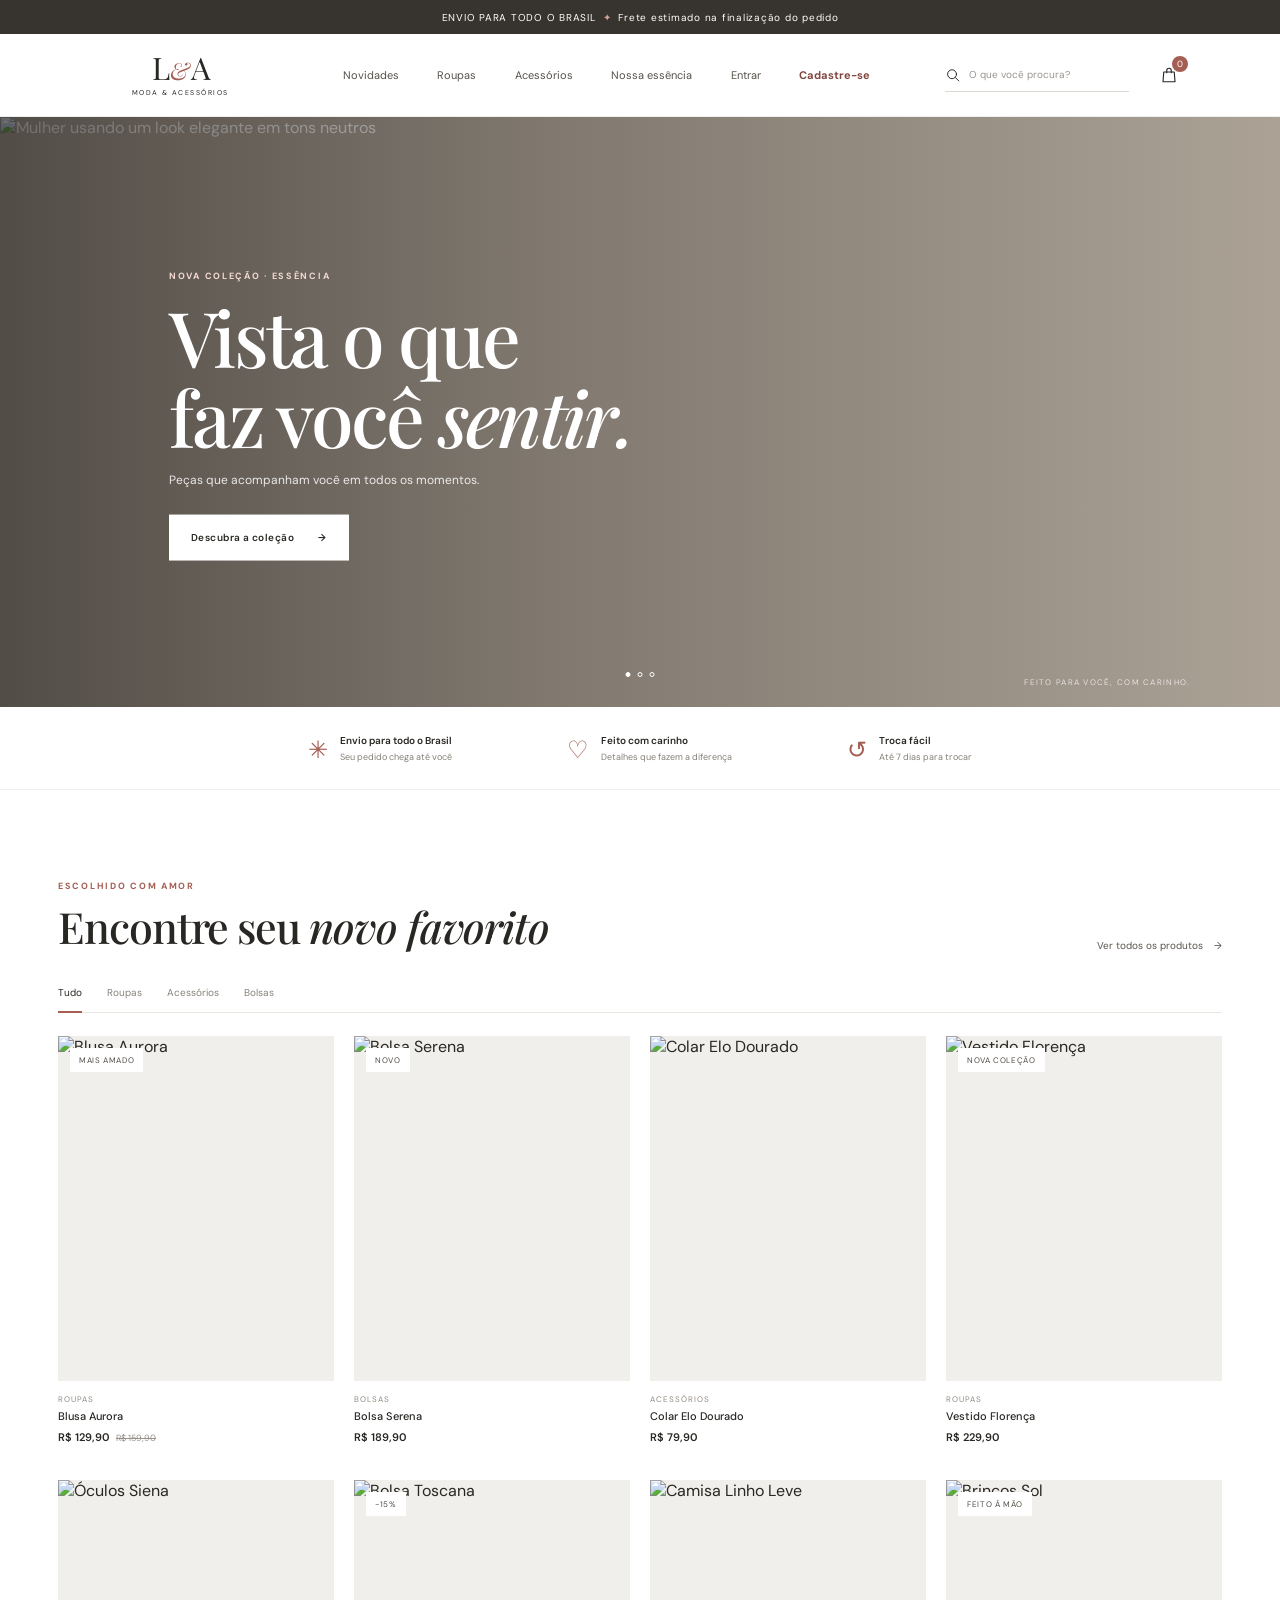
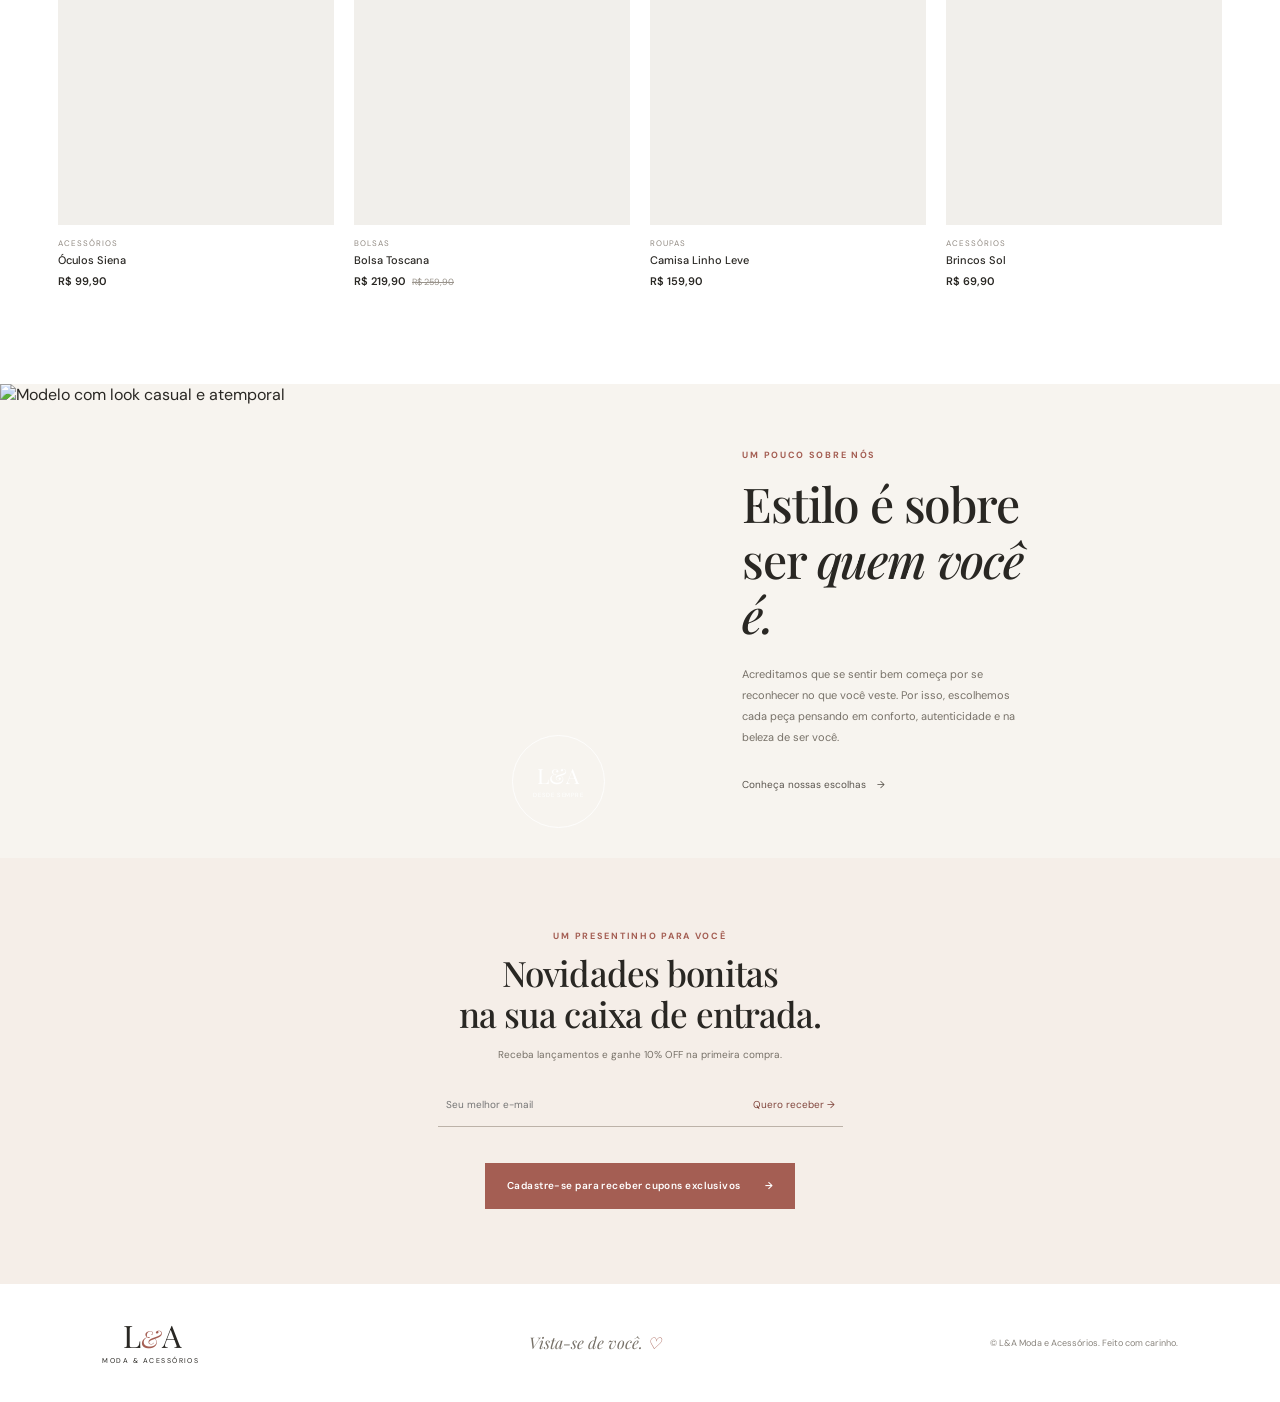
==== commit 79a7060c: "Add login page and navigation" ====
--- a/index.html
+++ b/index.html
@@ -9,7 +9,7 @@
   <link rel="preconnect" href="https://fonts.googleapis.com">
   <link rel="preconnect" href="https://fonts.gstatic.com" crossorigin>
   <link href="https://fonts.googleapis.com/css2?family=DM+Sans:wght@400;500;600;700&family=Playfair+Display:wght@500;600;700&display=swap" rel="stylesheet">
-  <link rel="stylesheet" href="style.css?v=homepage-mobile-readable">
+  <link rel="stylesheet" href="style.css?v=homepage-navbar-readable">
   <script src="products.js" defer></script>
   <script src="script.js" defer></script>
 </head>
@@ -26,6 +26,7 @@
       <a href="#colecao" data-nav-category="Roupas">Roupas</a>
       <a href="#colecao" data-nav-category="Acessórios">Acessórios</a>
       <a href="#sobre">Nossa essência</a>
+      <a href="login.html">Entrar</a>
       <a class="registration-nav-link" href="cadastro.html">Cadastre-se</a>
     </nav>
     <div class="header-actions">
--- a/style.css
+++ b/style.css
@@ -159,14 +159,14 @@
 }
 @media (max-width: 640px) {
   .announcement { min-height: 31px; font-size: 9px; letter-spacing: .04em; }
-  .site-header { height: auto; min-height: 94px; display: grid; grid-template-columns: auto minmax(0, 1fr); grid-template-rows: 51px 37px; gap: 0 12px; padding: 6px 18px 0; }
+  .site-header { height: auto; min-height: 94px; display: grid; grid-template-columns: auto minmax(0, 1fr); grid-template-rows: 51px auto; gap: 0 12px; padding: 6px 18px 0; }
   .story { scroll-margin-top: 94px; }
   .brand { grid-column: 1; grid-row: 1; flex: 0 0 auto; align-items: flex-start; }
   .brand-mark { font-size: 27px; }
   .brand-mark span { font-size: 21px; }
   .brand-caption { font-size: 7px; }
-  .main-nav { position: static; grid-column: 1 / -1; grid-row: 2; height: 37px; justify-content: center; gap: clamp(6px, 1.8vw, 11px); border-bottom: 1px solid #f1efeb; background: #fff; }
-  .main-nav a { font-size: 10px; }
+  .main-nav { position: static; grid-column: 1 / -1; grid-row: 2; height: auto; min-height: 37px; flex-wrap: wrap; justify-content: center; gap: 8px 12px; padding: 6px 0; border-bottom: 1px solid #f1efeb; background: #fff; }
+  .main-nav a { font-size: 12px; white-space: nowrap; }
   .header-actions { grid-column: 2; grid-row: 1; min-width: 0; gap: 7px; }
   .search-box { flex: 1; width: auto; min-width: 0; height: auto; justify-content: flex-start; border-bottom: 1px solid #dcd8d2; }
   .search-box input { position: static; width: 100%; height: auto; padding: 0; border: 0; background: transparent; font-size: 12px; }
@@ -240,6 +240,9 @@
 .registration-privacy { margin: 18px 0 0; padding: 12px 14px; border-left: 2px solid #c59c8d; background: #f5eee8; color: #6d625a; font-size: 9px; line-height: 1.7; }
 .registration-feedback { line-height: 1.6; }
 .registration-link { display: flex; width: fit-content; margin: 12px auto 0; }
+.login-signup { margin: 24px 0 0; color: var(--muted); font-size: 12px; text-align: center; }
+.login-signup a { color: var(--rose-dark); font-weight: 600; }
+.login-signup a:hover { color: var(--rose); }
 .checkout-main > .eyebrow { margin-bottom: 10px; }
 .checkout-main > h1, .confirmation-card h1 { margin: 0; font-family: var(--serif); font-size: clamp(35px, 5vw, 48px); font-weight: 500; letter-spacing: -.025em; }
 .checkout-intro { margin: 11px 0 34px; color: var(--muted); font-size: 12px; line-height: 1.7; }
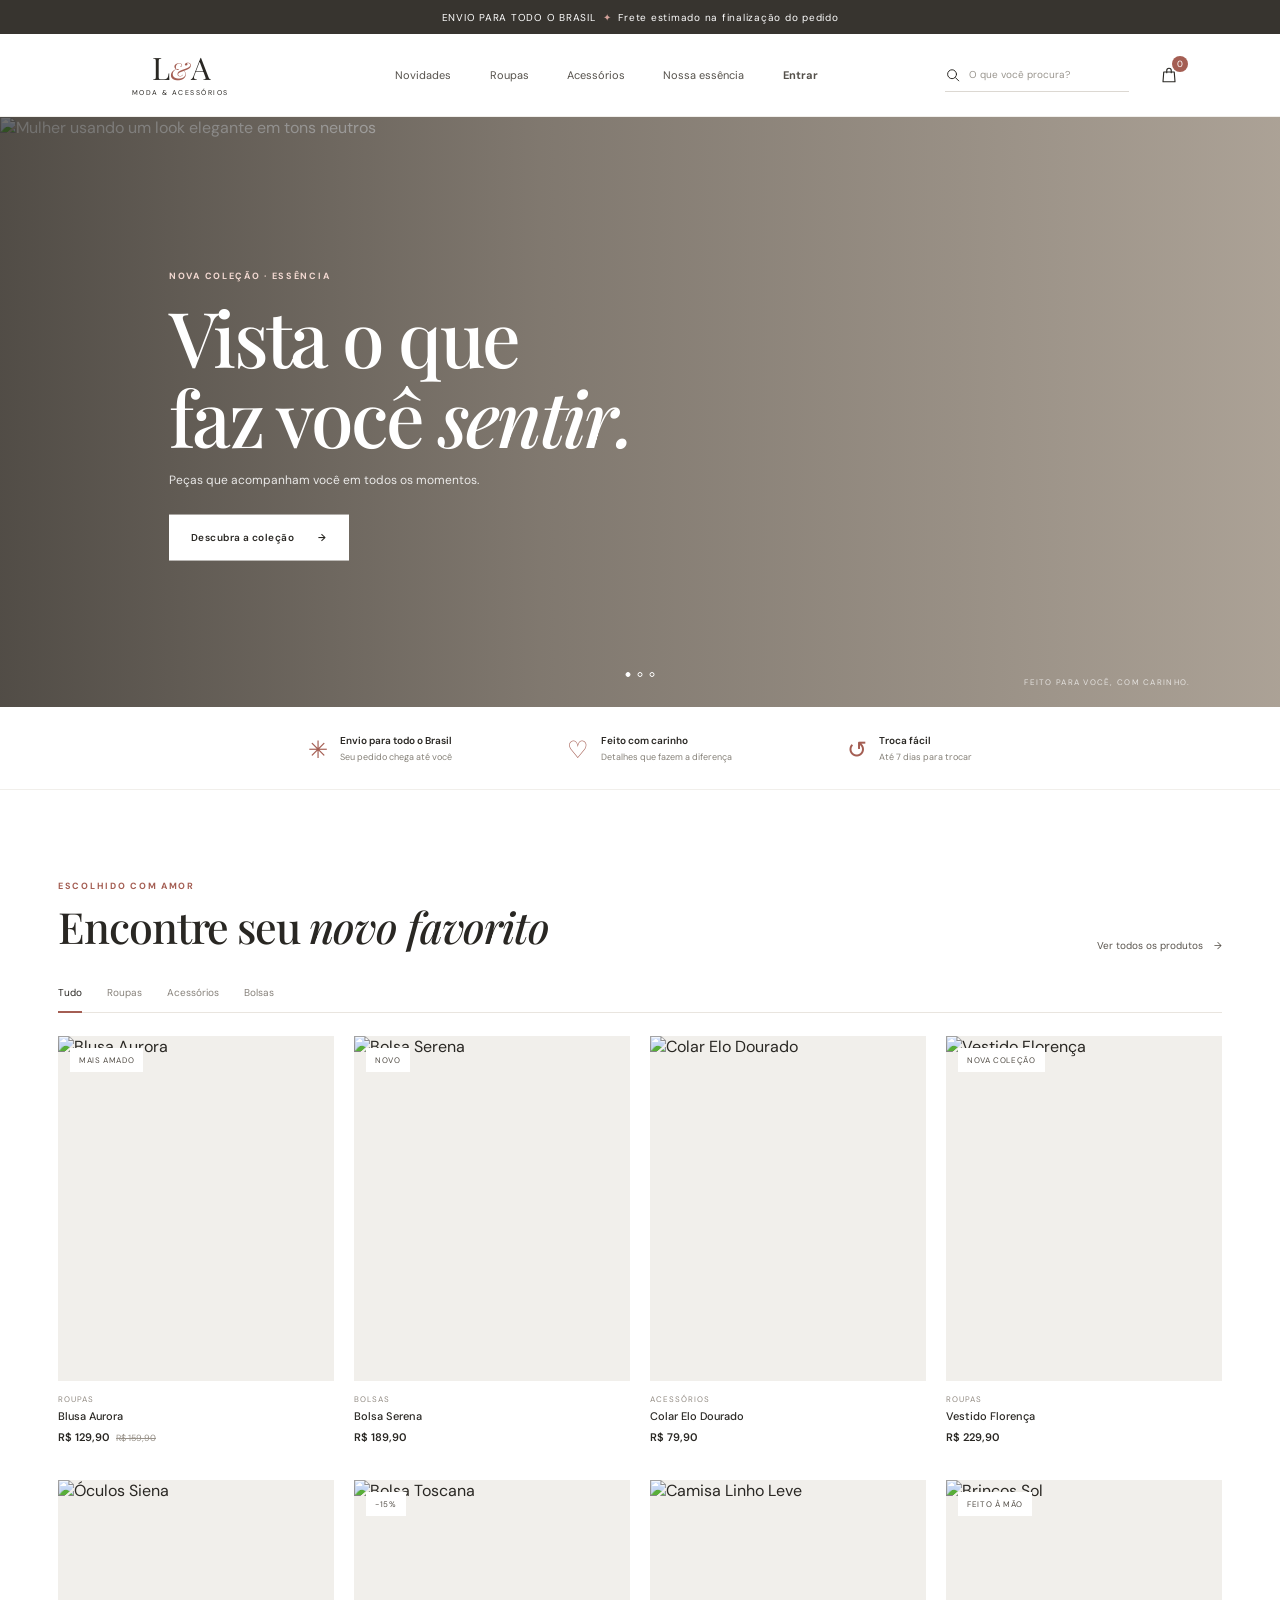
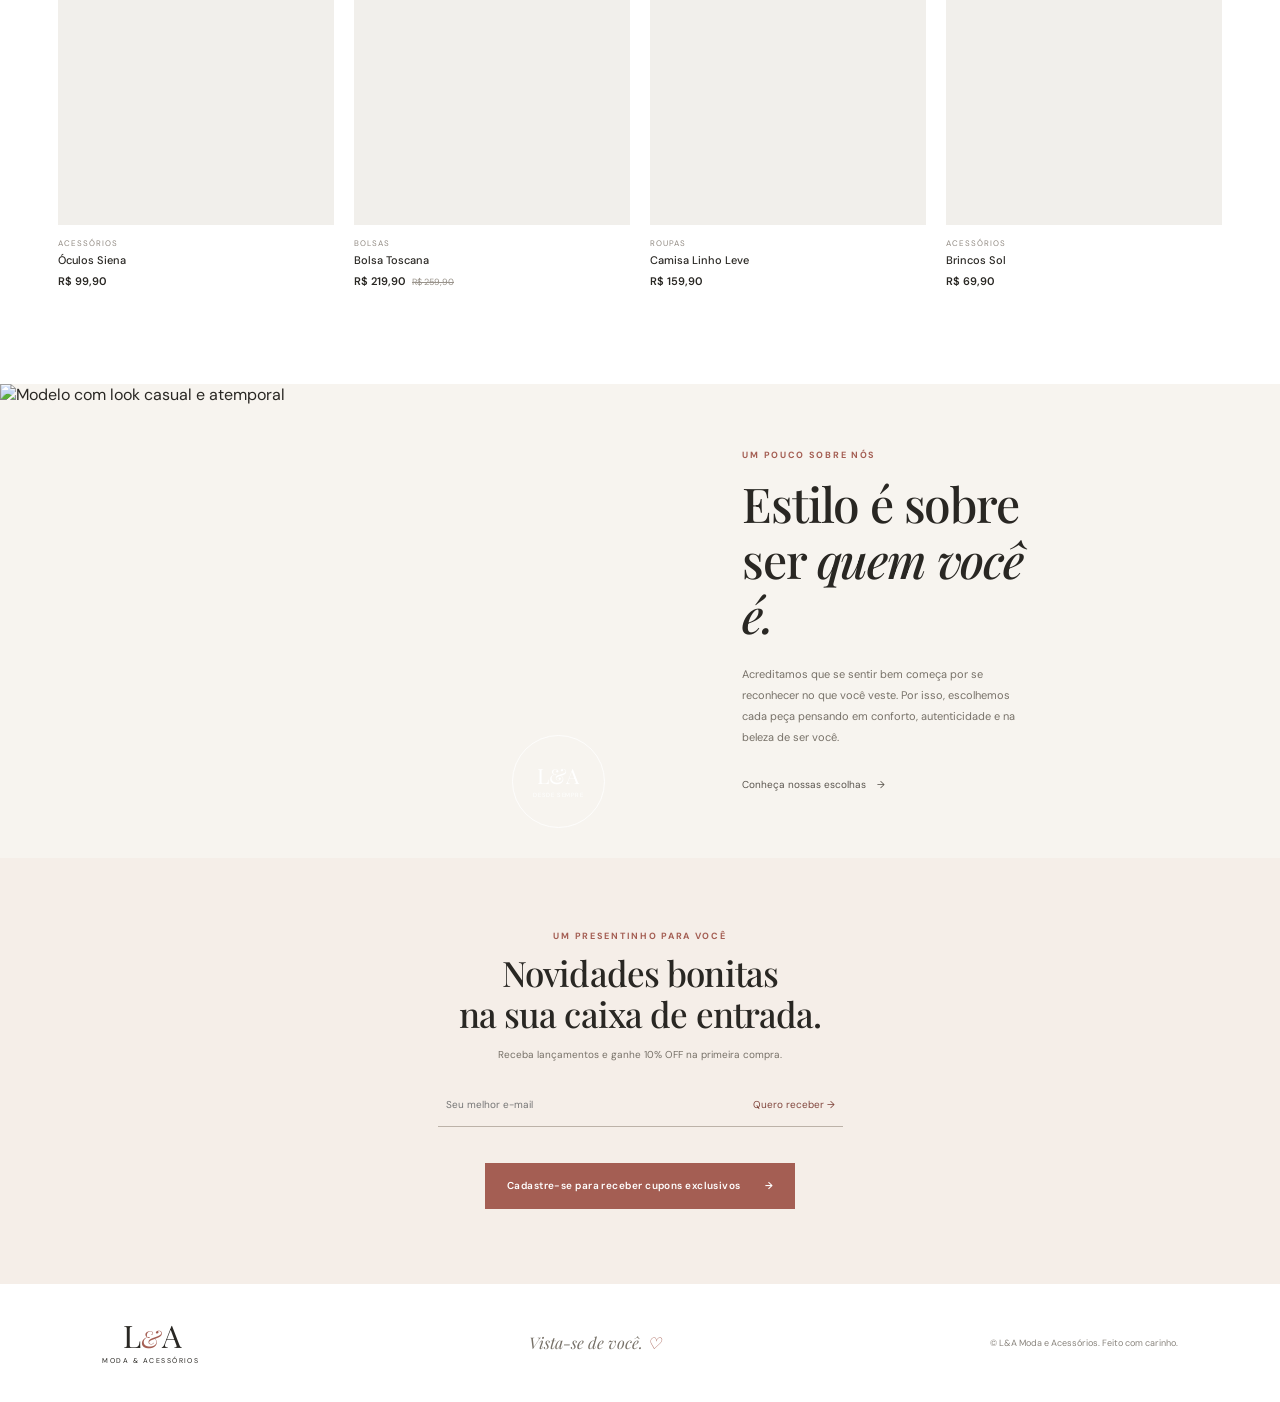
==== commit f3a3098c: "Emphasize login link in navigation" ====
--- a/index.html
+++ b/index.html
@@ -26,8 +26,7 @@
       <a href="#colecao" data-nav-category="Roupas">Roupas</a>
       <a href="#colecao" data-nav-category="Acessórios">Acessórios</a>
       <a href="#sobre">Nossa essência</a>
-      <a href="login.html">Entrar</a>
-      <a class="registration-nav-link" href="cadastro.html">Cadastre-se</a>
+      <a class="login-nav-link" href="login.html">Entrar</a>
     </nav>
     <div class="header-actions">
       <label class="search-box" for="search-input">
--- a/style.css
+++ b/style.css
@@ -27,7 +27,7 @@
 .brand-caption { margin-top: 5px; font-size: 7px; letter-spacing: .21em; }
 .main-nav { display: flex; align-items: center; gap: clamp(20px, 3vw, 43px); }
 .main-nav a { color: #55514b; font-size: 11px; transition: color .2s; }
-.main-nav .registration-nav-link { color: var(--rose-dark); font-weight: 700; }
+.main-nav .login-nav-link { font-weight: 700; }
 .main-nav a:hover, .text-link:hover { color: var(--rose); }
 .header-actions { display: flex; align-items: center; gap: 21px; }
 .search-box { display: flex; align-items: center; gap: 8px; width: 184px; border-bottom: 1px solid #dcd8d2; padding: 7px 0; }
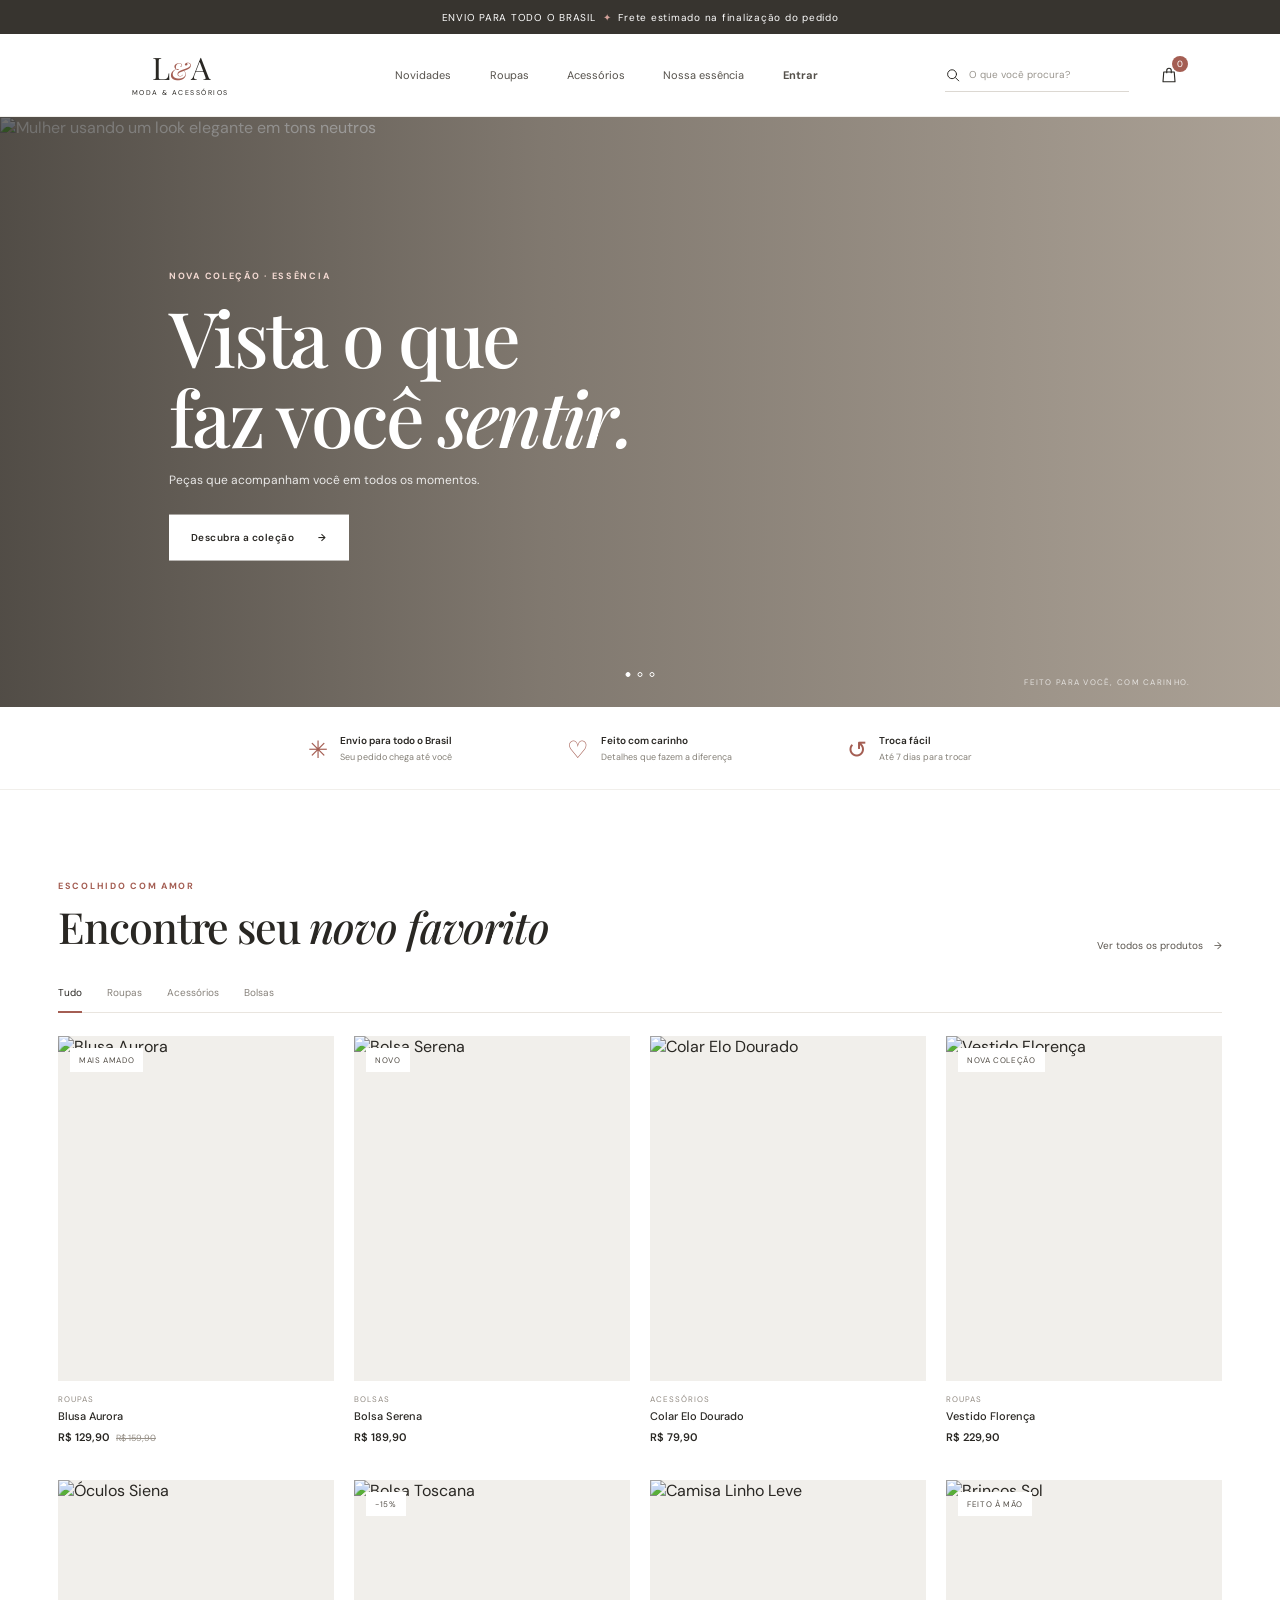
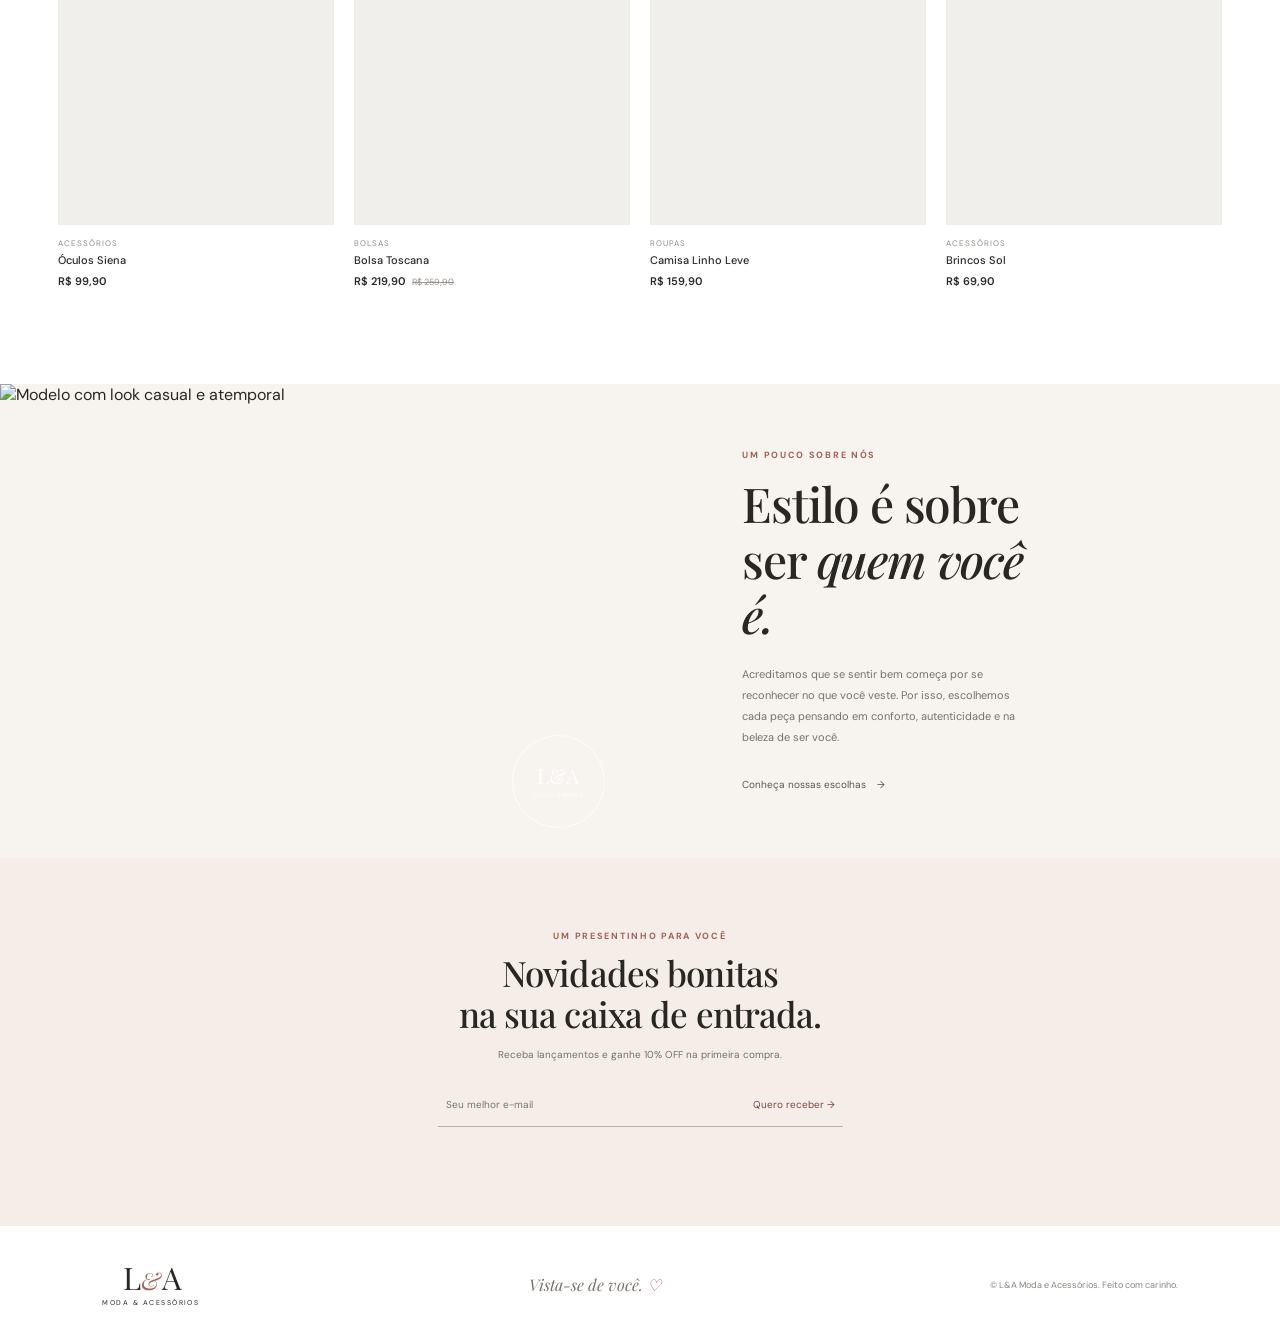
==== commit e3d19cce: "Remove registration prompts from homepage" ====
--- a/index.html
+++ b/index.html
@@ -102,7 +102,6 @@
         <button type="submit">Quero receber <span aria-hidden="true">→</span></button>
       </form>
       <p class="newsletter-message" id="newsletter-message" role="status"></p>
-      <a class="button registration-link" href="cadastro.html">Cadastre-se para receber cupons exclusivos <span aria-hidden="true">→</span></a>
     </section>
   </main>
 
--- a/style.css
+++ b/style.css
@@ -239,7 +239,6 @@
 .registration-opt-in input { flex: 0 0 16px; width: 16px; height: 16px; margin: 0; accent-color: var(--rose); }
 .registration-privacy { margin: 18px 0 0; padding: 12px 14px; border-left: 2px solid #c59c8d; background: #f5eee8; color: #6d625a; font-size: 9px; line-height: 1.7; }
 .registration-feedback { line-height: 1.6; }
-.registration-link { display: flex; width: fit-content; margin: 12px auto 0; }
 .login-signup { margin: 24px 0 0; color: var(--muted); font-size: 12px; text-align: center; }
 .login-signup a { color: var(--rose-dark); font-weight: 600; }
 .login-signup a:hover { color: var(--rose); }
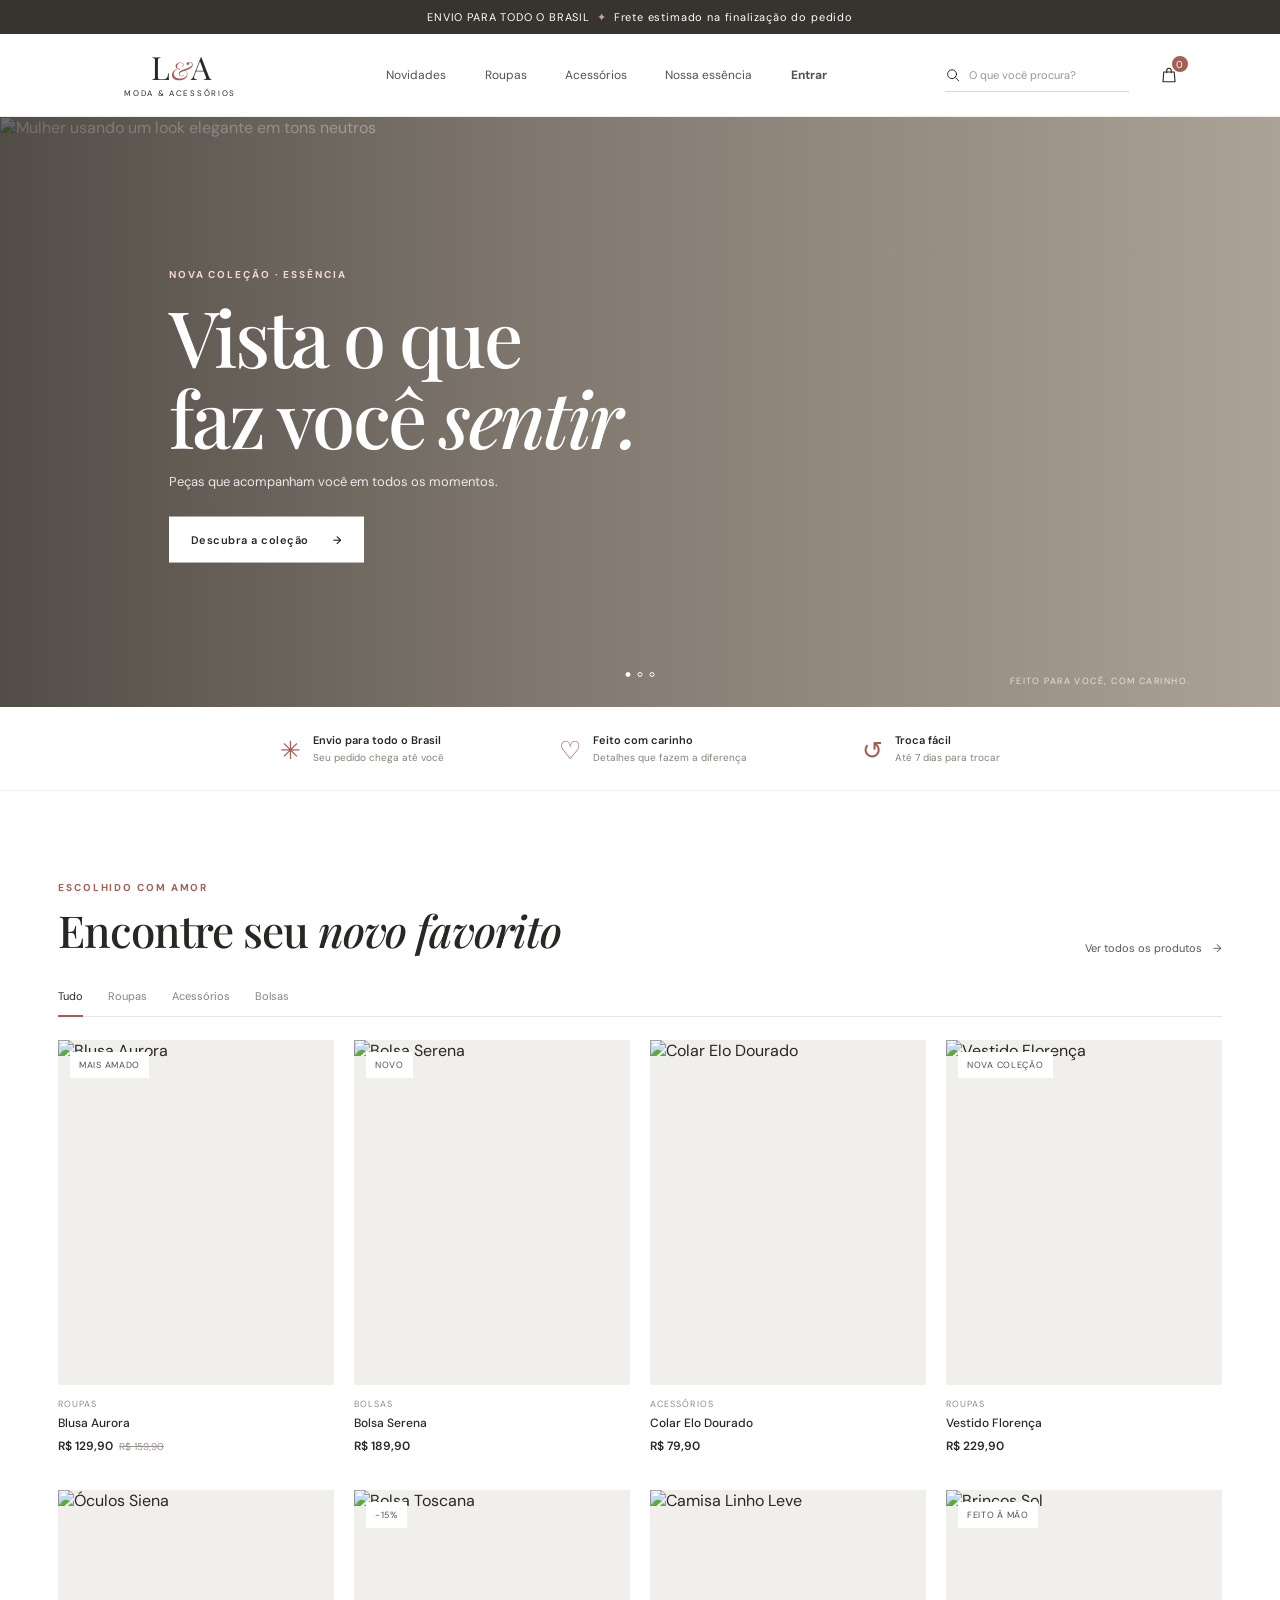
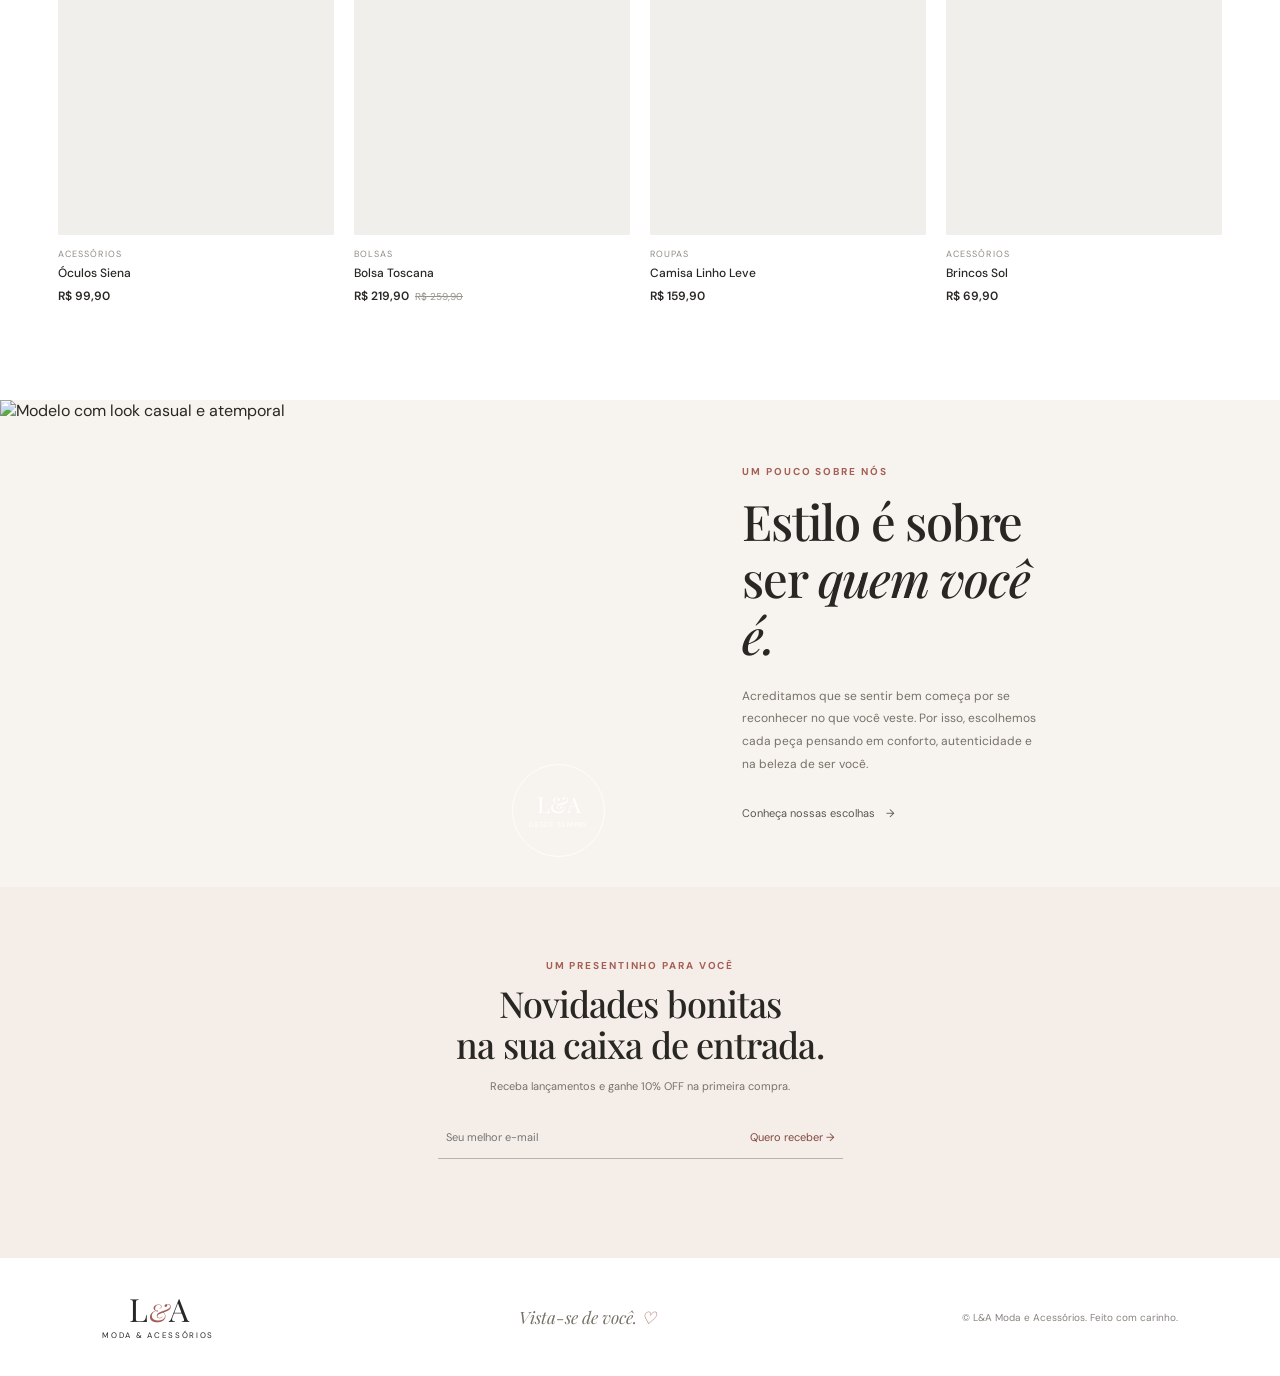
==== commit 4dce0b26: "Increase site font sizes by one pixel" ====
--- a/index.html
+++ b/index.html
@@ -9,7 +9,7 @@
   <link rel="preconnect" href="https://fonts.googleapis.com">
   <link rel="preconnect" href="https://fonts.gstatic.com" crossorigin>
   <link href="https://fonts.googleapis.com/css2?family=DM+Sans:wght@400;500;600;700&family=Playfair+Display:wght@500;600;700&display=swap" rel="stylesheet">
-  <link rel="stylesheet" href="style.css?v=homepage-navbar-readable">
+  <link rel="stylesheet" href="style.css?v=site-font-size-plus-one-1">
   <script src="products.js" defer></script>
   <script src="script.js" defer></script>
 </head>
--- a/style.css
+++ b/style.css
@@ -17,60 +17,60 @@
 button, a { -webkit-tap-highlight-color: transparent; }
 a { color: inherit; text-decoration: none; }
 button { color: inherit; }
-.announcement { min-height: 34px; display: flex; align-items: center; justify-content: center; gap: 7px; padding: 7px 16px; background: #37342f; color: #fff; font-size: 10px; letter-spacing: .075em; text-align: center; }
+.announcement { min-height: 34px; display: flex; align-items: center; justify-content: center; gap: 7px; padding: 7px 16px; background: #37342f; color: #fff; font-size: 11px; letter-spacing: .075em; text-align: center; }
 .announcement span { color: #d3a29a; }
 .announcement strong { color: #e9c5bc; font-weight: 600; }
 .site-header { position: sticky; top: 0; z-index: 20; height: 83px; padding: 0 7.2%; display: flex; align-items: center; justify-content: space-between; gap: 36px; border-bottom: 1px solid #f1efeb; background: #fff; }
 .brand { flex: 0 0 176px; display: inline-flex; flex-direction: column; align-items: center; width: fit-content; }
-.brand-mark { font-family: var(--serif); font-size: 31px; letter-spacing: -.08em; line-height: .96; }
-.brand-mark span { padding: 0 3px; color: var(--rose); font-size: 24px; font-style: italic; }
-.brand-caption { margin-top: 5px; font-size: 7px; letter-spacing: .21em; }
+.brand-mark { font-family: var(--serif); font-size: 32px; letter-spacing: -.08em; line-height: .96; }
+.brand-mark span { padding: 0 3px; color: var(--rose); font-size: 25px; font-style: italic; }
+.brand-caption { margin-top: 5px; font-size: 8px; letter-spacing: .21em; }
 .main-nav { display: flex; align-items: center; gap: clamp(20px, 3vw, 43px); }
-.main-nav a { color: #55514b; font-size: 11px; transition: color .2s; }
+.main-nav a { color: #55514b; font-size: 12px; transition: color .2s; }
 .main-nav .login-nav-link { font-weight: 700; }
 .main-nav a:hover, .text-link:hover { color: var(--rose); }
 .header-actions { display: flex; align-items: center; gap: 21px; }
 .search-box { display: flex; align-items: center; gap: 8px; width: 184px; border-bottom: 1px solid #dcd8d2; padding: 7px 0; }
 .search-box svg, .icon-button svg { width: 18px; height: 18px; fill: none; stroke: currentColor; stroke-width: 1.5; stroke-linecap: round; stroke-linejoin: round; }
-.search-box input { min-width: 0; width: 100%; padding: 0; border: 0; outline: 0; background: transparent; font-size: 10px; }
+.search-box input { min-width: 0; width: 100%; padding: 0; border: 0; outline: 0; background: transparent; font-size: 11px; }
 .search-box input::placeholder { color: #99958e; }
 .icon-button { position: relative; display: inline-grid; place-items: center; width: 38px; height: 38px; padding: 0; border: 0; background: transparent; cursor: pointer; }
-.cart-count { position: absolute; top: 0; right: 0; min-width: 16px; height: 16px; padding: 0 4px; display: grid; place-items: center; border-radius: 50%; background: var(--rose); color: #fff; font-size: 9px; }
+.cart-count { position: absolute; top: 0; right: 0; min-width: 16px; height: 16px; padding: 0 4px; display: grid; place-items: center; border-radius: 50%; background: var(--rose); color: #fff; font-size: 10px; }
 
 .hero { position: relative; min-height: min(590px, 57vw); height: 590px; max-height: 75vh; overflow: hidden; background: #b0a69a; color: #fff; }
 .hero-image, .hero-shade { position: absolute; inset: 0; width: 100%; height: 100%; }
 .hero-image { object-fit: cover; object-position: center 38%; }
 .hero-shade { background: linear-gradient(90deg, rgba(28,26,23,.64) 0%, rgba(35,31,27,.34) 42%, rgba(35,31,27,.03) 100%); }
 .hero-copy { position: absolute; top: 50%; left: 13.2%; transform: translateY(-49%); }
-.eyebrow { margin: 0 0 15px; color: var(--rose); font-size: 9px; font-weight: 700; letter-spacing: .19em; }
+.eyebrow { margin: 0 0 15px; color: var(--rose); font-size: 10px; font-weight: 700; letter-spacing: .19em; }
 .hero-eyebrow { color: #f3d9d2; }
 h1, h2, p { margin-top: 0; }
-.hero h1 { margin: 0 0 15px; font-family: var(--serif); font-size: clamp(48px, 6vw, 77px); font-weight: 500; line-height: 1.04; letter-spacing: -.035em; }
+.hero h1 { margin: 0 0 15px; font-family: var(--serif); font-size: clamp(49px, calc(6vw + 1px), 78px); font-weight: 500; line-height: 1.04; letter-spacing: -.035em; }
 .hero h1 em, .section-heading h2 em, .story-copy h2 em { font-weight: 500; }
-.hero-copy > p:not(.eyebrow) { margin-bottom: 27px; color: rgba(255,255,255,.86); font-size: 12px; }
-.button { min-height: 46px; display: inline-flex; align-items: center; justify-content: center; gap: 24px; padding: 0 22px; border: 0; background: var(--rose); color: #fff; font-size: 10px; font-weight: 600; letter-spacing: .045em; cursor: pointer; transition: background .2s, transform .2s; }
+.hero-copy > p:not(.eyebrow) { margin-bottom: 27px; color: rgba(255,255,255,.86); font-size: 13px; }
+.button { min-height: 46px; display: inline-flex; align-items: center; justify-content: center; gap: 24px; padding: 0 22px; border: 0; background: var(--rose); color: #fff; font-size: 11px; font-weight: 600; letter-spacing: .045em; cursor: pointer; transition: background .2s, transform .2s; }
 .button:hover { background: var(--rose-dark); transform: translateY(-1px); }
 .button-light { background: #fff; color: var(--ink); }
 .button-light:hover { background: #f2e9e5; }
 .hero-pagination { position: absolute; bottom: 30px; left: 50%; display: flex; gap: 7px; transform: translateX(-50%); }
 .hero-pagination span { width: 5px; height: 5px; border: 1px solid #fff; border-radius: 50%; }
 .hero-pagination .active { background: #fff; }
-.hero-note { position: absolute; right: 7%; bottom: 20px; margin: 0; color: rgba(255,255,255,.72); font-size: 8px; letter-spacing: .16em; }
+.hero-note { position: absolute; right: 7%; bottom: 20px; margin: 0; color: rgba(255,255,255,.72); font-size: 9px; letter-spacing: .16em; }
 
 .benefits { display: flex; justify-content: center; gap: clamp(42px, 9vw, 145px); padding: 25px 20px; border-bottom: 1px solid #f1efeb; }
 .benefits > div { display: flex; align-items: center; gap: 12px; }
-.benefit-icon { color: var(--rose); font-family: var(--serif); font-size: 24px; }
+.benefit-icon { color: var(--rose); font-family: var(--serif); font-size: 25px; }
 .benefits p { display: flex; flex-direction: column; gap: 4px; margin: 0; }
-.benefits strong { font-size: 10px; font-weight: 600; }
-.benefits small { color: var(--muted); font-size: 9px; }
+.benefits strong { font-size: 11px; font-weight: 600; }
+.benefits small { color: var(--muted); font-size: 10px; }
 
 .section-wrap { max-width: 1240px; margin: 0 auto; padding: 90px 38px 96px; }
 .section-heading { display: flex; align-items: end; justify-content: space-between; }
 .section-heading .eyebrow { margin-bottom: 10px; }
-.section-heading h2, .story-copy h2, .newsletter h2 { margin: 0; font-family: var(--serif); font-size: clamp(32px, 3.8vw, 43px); font-weight: 500; letter-spacing: -.025em; line-height: 1.16; }
-.text-link { display: inline-flex; align-items: center; gap: 11px; color: #5a554e; font-size: 10px; transition: color .2s; }
+.section-heading h2, .story-copy h2, .newsletter h2 { margin: 0; font-family: var(--serif); font-size: clamp(33px, calc(3.8vw + 1px), 44px); font-weight: 500; letter-spacing: -.025em; line-height: 1.16; }
+.text-link { display: inline-flex; align-items: center; gap: 11px; color: #5a554e; font-size: 11px; transition: color .2s; }
 .category-tabs { display: flex; gap: 25px; margin: 34px 0 23px; border-bottom: 1px solid var(--line); }
-.category-tab { position: relative; padding: 0 0 13px; border: 0; background: none; color: #87827b; font-size: 10px; cursor: pointer; }
+.category-tab { position: relative; padding: 0 0 13px; border: 0; background: none; color: #87827b; font-size: 11px; cursor: pointer; }
 .category-tab.active { color: var(--ink); }
 .category-tab.active::after { position: absolute; right: 0; bottom: -1px; left: 0; height: 2px; background: var(--rose); content: ""; }
 .product-grid { display: grid; grid-template-columns: repeat(4, minmax(0, 1fr)); gap: 36px 20px; }
@@ -78,73 +78,73 @@
 .product-image-wrap { position: relative; overflow: hidden; aspect-ratio: 3 / 3.75; background: #f1efeb; }
 .product-image { display: block; width: 100%; height: 100%; object-fit: cover; transition: transform .45s; }
 .product-card:hover .product-image { transform: scale(1.035); }
-.product-badge { position: absolute; top: 12px; left: 12px; padding: 7px 9px; background: #fff; color: #524d46; font-size: 8px; letter-spacing: .08em; }
-.add-button { position: absolute; right: 10px; bottom: 10px; left: 10px; min-height: 39px; border: 0; background: rgba(255,255,255,.94); color: var(--ink); font-size: 9px; letter-spacing: .04em; cursor: pointer; transform: translateY(54px); transition: transform .22s, background .2s; }
+.product-badge { position: absolute; top: 12px; left: 12px; padding: 7px 9px; background: #fff; color: #524d46; font-size: 9px; letter-spacing: .08em; }
+.add-button { position: absolute; right: 10px; bottom: 10px; left: 10px; min-height: 39px; border: 0; background: rgba(255,255,255,.94); color: var(--ink); font-size: 10px; letter-spacing: .04em; cursor: pointer; transform: translateY(54px); transition: transform .22s, background .2s; }
 .product-card:hover .add-button, .add-button:focus-visible { transform: translateY(0); }
 .add-button:hover { background: var(--rose); color: #fff; }
 .product-info { padding-top: 13px; }
-.product-category { margin: 0 0 5px; color: #918a82; font-size: 8px; letter-spacing: .12em; text-transform: uppercase; }
-.product-name { margin: 0 0 7px; font-size: 11px; font-weight: 500; }
-.product-price { margin: 0; font-size: 11px; font-weight: 600; }
-.product-price del { padding-left: 6px; color: #99938b; font-size: 9px; font-weight: 400; }
-.empty-state { padding: 35px 0; color: var(--muted); text-align: center; font-size: 13px; }
+.product-category { margin: 0 0 5px; color: #918a82; font-size: 9px; letter-spacing: .12em; text-transform: uppercase; }
+.product-name { margin: 0 0 7px; font-size: 12px; font-weight: 500; }
+.product-price { margin: 0; font-size: 12px; font-weight: 600; }
+.product-price del { padding-left: 6px; color: #99938b; font-size: 10px; font-weight: 400; }
+.empty-state { padding: 35px 0; color: var(--muted); text-align: center; font-size: 14px; }
 
 .story { display: grid; grid-template-columns: 1fr 1fr; min-height: 470px; background: var(--paper); scroll-margin-top: 83px; }
 .story-image-wrap { position: relative; min-height: 470px; overflow: hidden; }
 .story-image-wrap img { width: 100%; height: 100%; position: absolute; object-fit: cover; object-position: center 38%; }
-.story-stamp { position: absolute; right: 35px; bottom: 30px; display: grid; place-content: center; width: 93px; height: 93px; border: 1px solid rgba(255,255,255,.8); border-radius: 50%; color: #fff; font-family: var(--serif); font-size: 21px; line-height: 1; text-align: center; }
-.story-stamp small { padding-top: 6px; font-family: var(--sans); font-size: 6px; letter-spacing: .1em; }
+.story-stamp { position: absolute; right: 35px; bottom: 30px; display: grid; place-content: center; width: 93px; height: 93px; border: 1px solid rgba(255,255,255,.8); border-radius: 50%; color: #fff; font-family: var(--serif); font-size: 22px; line-height: 1; text-align: center; }
+.story-stamp small { padding-top: 6px; font-family: var(--sans); font-size: 7px; letter-spacing: .1em; }
 .story-copy { align-self: center; max-width: 500px; padding: 65px clamp(35px, 8vw, 120px); }
-.story-copy h2 { margin-bottom: 21px; font-size: clamp(36px, 4vw, 48px); }
-.story-copy > p:not(.eyebrow) { max-width: 340px; margin-bottom: 25px; color: #777168; font-size: 11px; line-height: 1.9; }
+.story-copy h2 { margin-bottom: 21px; font-size: clamp(37px, calc(4vw + 1px), 49px); }
+.story-copy > p:not(.eyebrow) { max-width: 340px; margin-bottom: 25px; color: #777168; font-size: 12px; line-height: 1.9; }
 
 .newsletter { padding: 72px 20px 75px; background: #f5eee8; text-align: center; }
 .newsletter .eyebrow { margin-bottom: 11px; }
-.newsletter h2 { font-size: 35px; }
-.newsletter > p:not(.eyebrow):not(.newsletter-message) { margin: 13px 0 22px; color: #777168; font-size: 10px; }
+.newsletter h2 { font-size: 36px; }
+.newsletter > p:not(.eyebrow):not(.newsletter-message) { margin: 13px 0 22px; color: #777168; font-size: 11px; }
 .newsletter-form { display: flex; max-width: 405px; height: 44px; margin: 0 auto; border-bottom: 1px solid #bcb2a8; }
-.newsletter-form input { flex: 1; min-width: 0; padding: 0 8px; border: 0; outline: none; background: transparent; font-size: 10px; }
-.newsletter-form button { padding: 0 8px; border: 0; background: transparent; color: var(--rose-dark); font-size: 10px; cursor: pointer; }
-.newsletter-message { min-height: 14px; margin: 10px 0 0; color: var(--rose-dark); font-size: 10px; }
+.newsletter-form input { flex: 1; min-width: 0; padding: 0 8px; border: 0; outline: none; background: transparent; font-size: 11px; }
+.newsletter-form button { padding: 0 8px; border: 0; background: transparent; color: var(--rose-dark); font-size: 11px; cursor: pointer; }
+.newsletter-message { min-height: 14px; margin: 10px 0 0; color: var(--rose-dark); font-size: 11px; }
 .site-footer { min-height: 118px; display: flex; align-items: center; justify-content: space-between; padding: 22px 8%; }
 .footer-brand { flex-basis: auto; }
-.site-footer > p { margin: 0; color: #777168; font-family: var(--serif); font-size: 16px; font-style: italic; }
+.site-footer > p { margin: 0; color: #777168; font-family: var(--serif); font-size: 17px; font-style: italic; }
 .site-footer > p span { color: var(--rose); }
-.site-footer > small { color: #89847d; font-size: 9px; }
+.site-footer > small { color: #89847d; font-size: 10px; }
 
 .drawer-backdrop { position: fixed; z-index: 8; inset: 0; visibility: hidden; background: rgba(31,29,26,.42); opacity: 0; transition: opacity .25s, visibility .25s; }
 .drawer-backdrop.open { visibility: visible; opacity: 1; }
 .cart-drawer { position: fixed; z-index: 9; top: 0; right: 0; bottom: 0; display: flex; flex-direction: column; width: min(440px, 100%); padding: 30px; background: #fff; transform: translateX(102%); transition: transform .3s ease; }
 .cart-drawer.open { transform: translateX(0); }
 .drawer-heading { display: flex; align-items: center; justify-content: space-between; padding-bottom: 21px; border-bottom: 1px solid var(--line); }
-.drawer-heading .eyebrow { margin-bottom: 7px; font-size: 8px; }
-.drawer-heading h2 { margin: 0; font-family: var(--serif); font-size: 25px; font-weight: 500; }
-.drawer-heading h2 span { color: var(--muted); font-family: var(--sans); font-size: 11px; }
-.close-drawer { font-size: 27px; font-weight: 300; }
+.drawer-heading .eyebrow { margin-bottom: 7px; font-size: 9px; }
+.drawer-heading h2 { margin: 0; font-family: var(--serif); font-size: 26px; font-weight: 500; }
+.drawer-heading h2 span { color: var(--muted); font-family: var(--sans); font-size: 12px; }
+.close-drawer { font-size: 28px; font-weight: 300; }
 .cart-items { flex: 1; overflow-y: auto; }
 .cart-item { display: grid; grid-template-columns: 75px 1fr auto; gap: 13px; padding: 18px 0; border-bottom: 1px solid var(--line); }
 .cart-item img { width: 75px; height: 91px; object-fit: cover; background: var(--paper); }
 .cart-item-info { display: flex; flex-direction: column; align-items: flex-start; padding: 4px 0; }
-.cart-item-info strong { margin-bottom: 6px; font-size: 10px; font-weight: 500; }
-.cart-item-info span { font-size: 10px; }
+.cart-item-info strong { margin-bottom: 6px; font-size: 11px; font-weight: 500; }
+.cart-item-info span { font-size: 11px; }
 .quantity-control { display: flex; align-items: center; gap: 11px; margin-top: auto; border: 1px solid var(--line); }
-.quantity-control button { width: 25px; height: 24px; border: 0; background: transparent; font-size: 13px; cursor: pointer; }
-.quantity-control span { font-size: 9px; }
+.quantity-control button { width: 25px; height: 24px; border: 0; background: transparent; font-size: 14px; cursor: pointer; }
+.quantity-control span { font-size: 10px; }
 .cart-item-end { display: flex; flex-direction: column; align-items: flex-end; justify-content: space-between; padding: 4px 0; }
-.cart-item-end strong { font-size: 10px; font-weight: 600; }
-.remove-item { padding: 0; border: 0; background: transparent; color: #918a82; font-size: 9px; text-decoration: underline; cursor: pointer; }
+.cart-item-end strong { font-size: 11px; font-weight: 600; }
+.remove-item { padding: 0; border: 0; background: transparent; color: #918a82; font-size: 10px; text-decoration: underline; cursor: pointer; }
 .cart-empty { display: none; flex: 1; flex-direction: column; align-items: center; justify-content: center; text-align: center; }
 .cart-empty.visible { display: flex; }
-.cart-empty > span { color: var(--rose); font-family: var(--serif); font-size: 38px; }
-.cart-empty p { margin: 13px 0; color: #777168; font-family: var(--serif); font-size: 18px; line-height: 1.5; }
+.cart-empty > span { color: var(--rose); font-family: var(--serif); font-size: 39px; }
+.cart-empty p { margin: 13px 0; color: #777168; font-family: var(--serif); font-size: 19px; line-height: 1.5; }
 .cart-empty .text-link { border: 0; background: transparent; cursor: pointer; }
 .drawer-footer { padding-top: 18px; border-top: 1px solid var(--line); }
 .drawer-footer[hidden] { display: none; }
-.subtotal { display: flex; justify-content: space-between; font-size: 11px; }
-.subtotal strong { font-size: 13px; }
-.shipping-note { margin: 9px 0 17px; color: var(--muted); font-size: 9px; }
+.subtotal { display: flex; justify-content: space-between; font-size: 12px; }
+.subtotal strong { font-size: 14px; }
+.shipping-note { margin: 9px 0 17px; color: var(--muted); font-size: 10px; }
 .checkout-button { width: 100%; justify-content: space-between; }
-.toast { position: fixed; z-index: 12; right: 24px; bottom: 24px; max-width: calc(100% - 48px); padding: 14px 19px; background: #37342f; color: #fff; font-size: 11px; opacity: 0; pointer-events: none; transform: translateY(8px); transition: opacity .2s, transform .2s; }
+.toast { position: fixed; z-index: 12; right: 24px; bottom: 24px; max-width: calc(100% - 48px); padding: 14px 19px; background: #37342f; color: #fff; font-size: 12px; opacity: 0; pointer-events: none; transform: translateY(8px); transition: opacity .2s, transform .2s; }
 .toast.show { opacity: 1; transform: translateY(0); }
 .visually-hidden { position: absolute; width: 1px; height: 1px; padding: 0; overflow: hidden; clip: rect(0, 0, 0, 0); white-space: nowrap; clip-path: inset(50%); }
 
@@ -152,75 +152,75 @@
   .site-header { padding: 0 4%; gap: 15px; }
   .brand { flex-basis: 135px; }
   .main-nav { gap: 17px; }
-  .main-nav a { font-size: 10px; }
+  .main-nav a { font-size: 11px; }
   .search-box { width: 145px; }
   .product-grid { grid-template-columns: repeat(3, minmax(0, 1fr)); }
   .story-copy { padding: 50px 7%; }
 }
 @media (max-width: 640px) {
-  .announcement { min-height: 31px; font-size: 9px; letter-spacing: .04em; }
+  .announcement { min-height: 31px; font-size: 10px; letter-spacing: .04em; }
   .site-header { height: auto; min-height: 94px; display: grid; grid-template-columns: auto minmax(0, 1fr); grid-template-rows: 51px auto; gap: 0 12px; padding: 6px 18px 0; }
   .story { scroll-margin-top: 94px; }
   .brand { grid-column: 1; grid-row: 1; flex: 0 0 auto; align-items: flex-start; }
-  .brand-mark { font-size: 27px; }
-  .brand-mark span { font-size: 21px; }
-  .brand-caption { font-size: 7px; }
+  .brand-mark { font-size: 28px; }
+  .brand-mark span { font-size: 22px; }
+  .brand-caption { font-size: 8px; }
   .main-nav { position: static; grid-column: 1 / -1; grid-row: 2; height: auto; min-height: 37px; flex-wrap: wrap; justify-content: center; gap: 8px 12px; padding: 6px 0; border-bottom: 1px solid #f1efeb; background: #fff; }
-  .main-nav a { font-size: 12px; white-space: nowrap; }
+  .main-nav a { font-size: 13px; white-space: nowrap; }
   .header-actions { grid-column: 2; grid-row: 1; min-width: 0; gap: 7px; }
   .search-box { flex: 1; width: auto; min-width: 0; height: auto; justify-content: flex-start; border-bottom: 1px solid #dcd8d2; }
-  .search-box input { position: static; width: 100%; height: auto; padding: 0; border: 0; background: transparent; font-size: 12px; }
+  .search-box input { position: static; width: 100%; height: auto; padding: 0; border: 0; background: transparent; font-size: 13px; }
   .search-box svg { position: static; flex: 0 0 18px; }
   .hero { height: 520px; max-height: none; min-height: 0; }
   .hero-image { object-position: 58% center; }
   .hero-shade { background: linear-gradient(90deg, rgba(28,26,23,.62), rgba(35,31,27,.16)); }
   .hero-copy { left: 8%; }
-  .hero h1 { font-size: 54px; }
-  .hero-copy > p:not(.eyebrow) { max-width: 250px; font-size: 14px; line-height: 1.6; }
-  .hero .eyebrow { font-size: 10px; }
-  .hero .button { min-height: 50px; font-size: 12px; }
-  .hero-note { right: 5%; font-size: 8px; }
+  .hero h1 { font-size: 55px; }
+  .hero-copy > p:not(.eyebrow) { max-width: 250px; font-size: 15px; line-height: 1.6; }
+  .hero .eyebrow { font-size: 11px; }
+  .hero .button { min-height: 50px; font-size: 13px; }
+  .hero-note { right: 5%; font-size: 9px; }
   .benefits { justify-content: flex-start; gap: 25px; overflow-x: auto; padding: 18px 20px; }
   .benefits > div { flex: 0 0 auto; gap: 8px; }
-  .benefits strong { font-size: 11px; }
-  .benefits small { font-size: 10px; }
-  .benefit-icon { font-size: 20px; }
+  .benefits strong { font-size: 12px; }
+  .benefits small { font-size: 11px; }
+  .benefit-icon { font-size: 21px; }
   .section-wrap { padding: 65px 18px 70px; }
   .section-heading { align-items: flex-start; gap: 15px; }
-  .section-heading h2 { max-width: 270px; font-size: 33px; }
+  .section-heading h2 { max-width: 270px; font-size: 34px; }
   .section-heading > .text-link { align-self: end; flex: 0 0 auto; font-size: 0; }
-  .section-heading > .text-link span { font-size: 17px; }
+  .section-heading > .text-link span { font-size: 18px; }
   .category-tabs { gap: 20px; margin-top: 26px; overflow-x: auto; }
-  .category-tab { flex: 0 0 auto; font-size: 11px; }
+  .category-tab { flex: 0 0 auto; font-size: 12px; }
   .product-grid { grid-template-columns: repeat(2, minmax(0, 1fr)); gap: 27px 12px; }
   .product-image-wrap { aspect-ratio: 3 / 3.8; }
-  .product-badge { top: 8px; left: 8px; padding: 6px; font-size: 9px; }
-  .add-button { right: 7px; bottom: 7px; left: 7px; min-height: 40px; font-size: 10px; transform: none; }
+  .product-badge { top: 8px; left: 8px; padding: 6px; font-size: 10px; }
+  .add-button { right: 7px; bottom: 7px; left: 7px; min-height: 40px; font-size: 11px; transform: none; }
   .product-info { padding-top: 10px; }
-  .product-category { font-size: 10px; }
-  .product-name, .product-price { font-size: 12px; }
+  .product-category { font-size: 11px; }
+  .product-name, .product-price { font-size: 13px; }
   .story { grid-template-columns: 1fr; }
   .story-image-wrap { min-height: 370px; }
   .story-copy { padding: 45px 28px 55px; }
-  .story-copy h2 { font-size: 40px; }
-  .story-copy > p:not(.eyebrow) { font-size: 14px; line-height: 1.8; }
-  .story-copy .text-link { font-size: 12px; }
+  .story-copy h2 { font-size: 41px; }
+  .story-copy > p:not(.eyebrow) { font-size: 15px; line-height: 1.8; }
+  .story-copy .text-link { font-size: 13px; }
   .newsletter { padding: 60px 20px; }
-  .newsletter h2 { font-size: 31px; }
-  .newsletter > p:not(.eyebrow):not(.newsletter-message) { font-size: 13px; line-height: 1.6; }
-  .newsletter-form input { font-size: 14px; }
-  .newsletter-form button { font-size: 12px; }
-  .newsletter-message { font-size: 12px; }
-  .newsletter .registration-link { width: 100%; gap: 8px; padding: 0 14px; font-size: 11px; }
+  .newsletter h2 { font-size: 32px; }
+  .newsletter > p:not(.eyebrow):not(.newsletter-message) { font-size: 14px; line-height: 1.6; }
+  .newsletter-form input { font-size: 15px; }
+  .newsletter-form button { font-size: 13px; }
+  .newsletter-message { font-size: 13px; }
+  .newsletter .registration-link { width: 100%; gap: 8px; padding: 0 14px; font-size: 12px; }
   .site-footer { flex-direction: column; justify-content: center; gap: 17px; padding: 30px 15px; text-align: center; }
-  .site-footer > small { font-size: 11px; }
-  .cart-item-info strong, .cart-item-info span, .cart-item-end strong { font-size: 12px; }
-  .remove-item { font-size: 11px; }
-  .quantity-control span { font-size: 11px; }
-  .subtotal { font-size: 13px; }
-  .shipping-note { font-size: 11px; }
-  .checkout-button { font-size: 12px; }
-  .toast { font-size: 13px; }
+  .site-footer > small { font-size: 12px; }
+  .cart-item-info strong, .cart-item-info span, .cart-item-end strong { font-size: 13px; }
+  .remove-item { font-size: 12px; }
+  .quantity-control span { font-size: 12px; }
+  .subtotal { font-size: 14px; }
+  .shipping-note { font-size: 12px; }
+  .checkout-button { font-size: 13px; }
+  .toast { font-size: 14px; }
   .cart-drawer { padding: 23px 20px; }
 }
 @media (prefers-reduced-motion: reduce) {
@@ -230,38 +230,38 @@
 .checkout-page { min-height: 100vh; background: #fbfaf8; }
 .checkout-header { min-height: 82px; display: flex; align-items: center; justify-content: space-between; padding: 12px max(6%, calc((100% - 1120px) / 2)); border-bottom: 1px solid var(--line); background: #fff; }
 .checkout-header .brand { flex-basis: auto; }
-.checkout-back { color: #625c55; font-size: 11px; }
+.checkout-back { color: #625c55; font-size: 12px; }
 .checkout-back:hover, .checkout-footer a:hover { color: var(--rose); }
 .checkout-main { max-width: 1120px; margin: 0 auto; padding: 58px 28px 76px; }
 .registration-main { max-width: 760px; }
 .registration-form .checkout-section:first-child { padding-top: 0; }
-.registration-opt-in { display: flex; align-items: flex-start; gap: 10px; color: #514d47; font-size: 10px; line-height: 1.6; cursor: pointer; }
+.registration-opt-in { display: flex; align-items: flex-start; gap: 10px; color: #514d47; font-size: 11px; line-height: 1.6; cursor: pointer; }
 .registration-opt-in input { flex: 0 0 16px; width: 16px; height: 16px; margin: 0; accent-color: var(--rose); }
-.registration-privacy { margin: 18px 0 0; padding: 12px 14px; border-left: 2px solid #c59c8d; background: #f5eee8; color: #6d625a; font-size: 9px; line-height: 1.7; }
+.registration-privacy { margin: 18px 0 0; padding: 12px 14px; border-left: 2px solid #c59c8d; background: #f5eee8; color: #6d625a; font-size: 10px; line-height: 1.7; }
 .registration-feedback { line-height: 1.6; }
-.login-signup { margin: 24px 0 0; color: var(--muted); font-size: 12px; text-align: center; }
+.login-signup { margin: 24px 0 0; color: var(--muted); font-size: 13px; text-align: center; }
 .login-signup a { color: var(--rose-dark); font-weight: 600; }
 .login-signup a:hover { color: var(--rose); }
 .checkout-main > .eyebrow { margin-bottom: 10px; }
-.checkout-main > h1, .confirmation-card h1 { margin: 0; font-family: var(--serif); font-size: clamp(35px, 5vw, 48px); font-weight: 500; letter-spacing: -.025em; }
-.checkout-intro { margin: 11px 0 34px; color: var(--muted); font-size: 12px; line-height: 1.7; }
+.checkout-main > h1, .confirmation-card h1 { margin: 0; font-family: var(--serif); font-size: clamp(36px, calc(5vw + 1px), 49px); font-weight: 500; letter-spacing: -.025em; }
+.checkout-intro { margin: 11px 0 34px; color: var(--muted); font-size: 13px; line-height: 1.7; }
 .checkout-layout { display: grid; grid-template-columns: minmax(0, 1fr) 350px; align-items: start; gap: 48px; }
 .checkout-form { min-width: 0; }
 .checkout-section { padding: 25px 0 29px; border-bottom: 1px solid var(--line); }
 .checkout-section:first-child { padding-top: 0; }
 .checkout-section-heading { display: flex; align-items: flex-start; gap: 13px; margin-bottom: 20px; }
-.section-number { display: grid; flex: 0 0 27px; width: 27px; height: 27px; place-items: center; border: 1px solid #d5c7be; border-radius: 50%; color: var(--rose); font-size: 9px; }
-.checkout-section-heading h2, .order-summary h2 { margin: 0 0 5px; font-family: var(--serif); font-size: 22px; font-weight: 500; }
-.checkout-section-heading p { margin: 0; color: var(--muted); font-size: 10px; line-height: 1.5; }
+.section-number { display: grid; flex: 0 0 27px; width: 27px; height: 27px; place-items: center; border: 1px solid #d5c7be; border-radius: 50%; color: var(--rose); font-size: 10px; }
+.checkout-section-heading h2, .order-summary h2 { margin: 0 0 5px; font-family: var(--serif); font-size: 23px; font-weight: 500; }
+.checkout-section-heading p { margin: 0; color: var(--muted); font-size: 11px; line-height: 1.5; }
 .field-grid { display: grid; grid-template-columns: repeat(2, minmax(0, 1fr)); gap: 15px 13px; }
 .form-field { min-width: 0; display: flex; flex-direction: column; gap: 7px; }
 .field-full { grid-column: 1 / -1; }
-.form-field label, .installment-field label { color: #514d47; font-size: 10px; font-weight: 600; }
+.form-field label, .installment-field label { color: #514d47; font-size: 11px; font-weight: 600; }
 .form-field label span { color: var(--rose); }
-.form-field input, .installment-field select { width: 100%; min-height: 42px; padding: 0 12px; border: 1px solid #e0dcd6; border-radius: 0; outline: none; background: #fff; color: var(--ink); font-size: 11px; }
+.form-field input, .installment-field select { width: 100%; min-height: 42px; padding: 0 12px; border: 1px solid #e0dcd6; border-radius: 0; outline: none; background: #fff; color: var(--ink); font-size: 12px; }
 .form-field input:focus, .installment-field select:focus { border-color: var(--rose); box-shadow: 0 0 0 2px rgba(164,94,83,.1); }
 .form-field input::placeholder { color: #aaa49d; }
-.field-hint, .field-error, .installment-field small { color: var(--muted); font-size: 9px; line-height: 1.5; }
+.field-hint, .field-error, .installment-field small { color: var(--muted); font-size: 10px; line-height: 1.5; }
 .field-error { color: #a23930; }
 .payment-options { display: flex; flex-direction: column; gap: 9px; }
 .payment-option { position: relative; min-height: 58px; display: flex; align-items: center; gap: 12px; padding: 10px 13px; border: 1px solid var(--line); background: #fff; cursor: pointer; }
@@ -272,58 +272,58 @@
 .payment-option input:checked + .payment-radio::after { width: 7px; height: 7px; border-radius: 50%; background: var(--rose); content: ""; }
 .payment-option input:focus-visible + .payment-radio { outline: 2px solid var(--rose); outline-offset: 3px; }
 .payment-option-copy { display: flex; flex: 1; flex-direction: column; gap: 4px; }
-.payment-option-copy strong { font-size: 10px; font-weight: 600; }
-.payment-option-copy small { color: var(--muted); font-size: 9px; }
-.payment-symbol { color: var(--rose); font-family: var(--serif); font-size: 18px; }
+.payment-option-copy strong { font-size: 11px; font-weight: 600; }
+.payment-option-copy small { color: var(--muted); font-size: 10px; }
+.payment-symbol { color: var(--rose); font-family: var(--serif); font-size: 19px; }
 .installment-field { display: flex; flex-direction: column; gap: 8px; padding: 5px 0 9px 27px; }
 .pix-demo-details { margin-top: 15px; padding: 18px; border: 1px solid var(--line); background: #fff; }
-.pix-demo-details h3 { margin: 0 0 6px; font-family: var(--serif); font-size: 18px; font-weight: 500; }
-.pix-demo-details > p:first-of-type { margin: 0 0 14px; color: var(--muted); font-size: 10px; line-height: 1.5; }
+.pix-demo-details h3 { margin: 0 0 6px; font-family: var(--serif); font-size: 19px; font-weight: 500; }
+.pix-demo-details > p:first-of-type { margin: 0 0 14px; color: var(--muted); font-size: 11px; line-height: 1.5; }
 .pix-qr { width: min(100%, 220px); margin: 0 auto 16px; padding: 8px; border: 1px solid var(--line); }
 .pix-qr svg { display: block; width: 100%; height: auto; shape-rendering: crispEdges; }
-.pix-code-label { display: block; margin-bottom: 7px; color: #514d47; font-size: 10px; font-weight: 600; }
+.pix-code-label { display: block; margin-bottom: 7px; color: #514d47; font-size: 11px; font-weight: 600; }
 .pix-copy-row { display: grid; grid-template-columns: minmax(0, 1fr) auto; gap: 9px; }
-.pix-copy-code { width: 100%; min-width: 0; min-height: 42px; padding: 0 10px; border: 1px solid #e0dcd6; background: #fbfaf8; color: var(--ink); font-size: 10px; }
+.pix-copy-code { width: 100%; min-width: 0; min-height: 42px; padding: 0 10px; border: 1px solid #e0dcd6; background: #fbfaf8; color: var(--ink); font-size: 11px; }
 .pix-copy-button { min-height: 42px; padding: 0 14px; }
-.pix-copy-status { min-height: 14px; margin: 8px 0 0; color: var(--muted); font-size: 9px; }
+.pix-copy-status { min-height: 14px; margin: 8px 0 0; color: var(--muted); font-size: 10px; }
 .card-details { min-width: 0; margin: 15px 0 0; padding: 0; border: 0; }
-.checkout-demo-note { margin: 15px 0 0; padding: 12px 14px; border-left: 2px solid #c59c8d; background: #f5eee8; color: #6d625a; font-size: 9px; line-height: 1.7; }
-.checkout-feedback { min-height: 16px; margin: 15px 0 0; font-size: 10px; }
+.checkout-demo-note { margin: 15px 0 0; padding: 12px 14px; border-left: 2px solid #c59c8d; background: #f5eee8; color: #6d625a; font-size: 10px; line-height: 1.7; }
+.checkout-feedback { min-height: 16px; margin: 15px 0 0; font-size: 11px; }
 .checkout-submit { width: 100%; justify-content: space-between; margin-top: 10px; }
 .order-summary { position: sticky; top: 20px; padding: 23px; border: 1px solid var(--line); background: #fff; }
-.order-summary h2 { margin-bottom: 14px; font-size: 21px; }
+.order-summary h2 { margin-bottom: 14px; font-size: 22px; }
 .summary-products { display: flex; flex-direction: column; }
 .summary-product { min-width: 0; display: grid; grid-template-columns: 58px minmax(0, 1fr) auto; align-items: center; gap: 11px; padding: 12px 0; border-top: 1px solid #f0eeea; }
 .summary-product:first-child { border-top: 0; }
 .summary-product img { width: 58px; height: 68px; object-fit: cover; background: var(--paper); }
 .summary-product-info { min-width: 0; display: flex; flex-direction: column; gap: 5px; }
-.summary-product-info strong { overflow: hidden; font-size: 10px; font-weight: 600; text-overflow: ellipsis; white-space: nowrap; }
-.summary-product-info span { color: var(--muted); font-size: 9px; }
-.summary-product-total { font-size: 10px; font-weight: 600; white-space: nowrap; }
+.summary-product-info strong { overflow: hidden; font-size: 11px; font-weight: 600; text-overflow: ellipsis; white-space: nowrap; }
+.summary-product-info span { color: var(--muted); font-size: 10px; }
+.summary-product-total { font-size: 11px; font-weight: 600; white-space: nowrap; }
 .summary-divider { height: 1px; margin: 8px 0; background: var(--line); }
-.summary-price-row { display: flex; justify-content: space-between; gap: 10px; margin: 12px 0; color: #676159; font-size: 10px; }
-.summary-price-row strong { color: var(--ink); font-size: 10px; font-weight: 600; text-align: right; }
-.summary-total { display: flex; align-items: center; justify-content: space-between; gap: 10px; margin-top: 15px; font-size: 11px; font-weight: 600; }
-.summary-total strong { color: var(--rose-dark); font-size: 19px; }
-.shipping-disclaimer { margin: 15px 0 0; color: var(--muted); font-size: 9px; line-height: 1.6; }
-.installment-summary { margin: 8px 0 0; color: var(--rose-dark); font-size: 9px; text-align: right; }
+.summary-price-row { display: flex; justify-content: space-between; gap: 10px; margin: 12px 0; color: #676159; font-size: 11px; }
+.summary-price-row strong { color: var(--ink); font-size: 11px; font-weight: 600; text-align: right; }
+.summary-total { display: flex; align-items: center; justify-content: space-between; gap: 10px; margin-top: 15px; font-size: 12px; font-weight: 600; }
+.summary-total strong { color: var(--rose-dark); font-size: 20px; }
+.shipping-disclaimer { margin: 15px 0 0; color: var(--muted); font-size: 10px; line-height: 1.6; }
+.installment-summary { margin: 8px 0 0; color: var(--rose-dark); font-size: 10px; text-align: right; }
 .checkout-empty { padding: 28px; border: 1px solid var(--line); background: #fff; text-align: center; }
-.checkout-empty p { color: var(--muted); font-size: 12px; }
+.checkout-empty p { color: var(--muted); font-size: 13px; }
 .checkout-footer { min-height: 72px; display: flex; align-items: center; justify-content: space-between; gap: 18px; padding: 20px max(6%, calc((100% - 1120px) / 2)); border-top: 1px solid var(--line); background: #fff; }
-.checkout-footer a { font-family: var(--serif); font-size: 13px; }
-.checkout-footer span { color: var(--muted); font-size: 9px; text-align: right; }
+.checkout-footer a { font-family: var(--serif); font-size: 14px; }
+.checkout-footer span { color: var(--muted); font-size: 10px; text-align: right; }
 .confirmation-main { max-width: 700px; min-height: calc(100vh - 154px); display: grid; place-items: center; margin: 0 auto; padding: 55px 25px; }
 .confirmation-card { width: 100%; padding: 40px clamp(22px, 7vw, 58px); border: 1px solid var(--line); background: #fff; text-align: center; }
 .confirmation-card[hidden], .checkout-page [hidden] { display: none !important; }
-.confirmation-icon { width: 44px; height: 44px; display: grid; place-items: center; margin: 0 auto 17px; border-radius: 50%; background: #f4eae4; color: var(--rose-dark); font-size: 20px; }
+.confirmation-icon { width: 44px; height: 44px; display: grid; place-items: center; margin: 0 auto 17px; border-radius: 50%; background: #f4eae4; color: var(--rose-dark); font-size: 21px; }
 .confirmation-card .eyebrow { margin-bottom: 9px; }
-.confirmation-card h1 { font-size: clamp(31px, 5vw, 42px); }
-.confirmation-thanks { margin: 11px auto 0; color: var(--rose-dark); font-size: 12px; line-height: 1.6; }
-.confirmation-disclaimer { max-width: 470px; margin: 13px auto 23px; color: #79564b; font-size: 10px; line-height: 1.7; }
+.confirmation-card h1 { font-size: clamp(32px, calc(5vw + 1px), 43px); }
+.confirmation-thanks { margin: 11px auto 0; color: var(--rose-dark); font-size: 13px; line-height: 1.6; }
+.confirmation-disclaimer { max-width: 470px; margin: 13px auto 23px; color: #79564b; font-size: 11px; line-height: 1.7; }
 .confirmation-details { padding: 13px 17px 18px; border: 1px solid var(--line); text-align: left; }
 .confirmation-details .summary-total { margin-top: 17px; }
 .confirmation-button { margin-top: 22px; }
-.confirmation-error > p:not(.eyebrow) { margin: 14px 0 23px; color: var(--muted); font-size: 11px; }
+.confirmation-error > p:not(.eyebrow) { margin: 14px 0 23px; color: var(--muted); font-size: 12px; }
 
 @media (max-width: 800px) {
   .checkout-layout { grid-template-columns: minmax(0, 1fr) 300px; gap: 25px; }
@@ -346,24 +346,24 @@
 }
 
 @media (max-width: 640px) {
-  .registration-page .checkout-back { font-size: 13px; }
+  .registration-page .checkout-back { font-size: 14px; }
   .registration-page .checkout-main { padding: 34px 18px 48px; }
-  .registration-page .checkout-main > .eyebrow { font-size: 10px; }
-  .registration-page .checkout-intro { margin-bottom: 28px; font-size: 16px; line-height: 1.6; }
+  .registration-page .checkout-main > .eyebrow { font-size: 11px; }
+  .registration-page .checkout-intro { margin-bottom: 28px; font-size: 17px; line-height: 1.6; }
   .registration-page .checkout-section { padding: 24px 0; }
   .registration-page .checkout-section-heading { gap: 12px; margin-bottom: 18px; }
-  .registration-page .section-number { flex-basis: 32px; width: 32px; height: 32px; font-size: 11px; }
-  .registration-page .checkout-section-heading h2 { font-size: 25px; }
-  .registration-page .checkout-section-heading p { font-size: 14px; line-height: 1.55; }
+  .registration-page .section-number { flex-basis: 32px; width: 32px; height: 32px; font-size: 12px; }
+  .registration-page .checkout-section-heading h2 { font-size: 26px; }
+  .registration-page .checkout-section-heading p { font-size: 15px; line-height: 1.55; }
   .registration-page .field-grid { gap: 16px 12px; }
-  .registration-page .form-field label { font-size: 15px; }
-  .registration-page .form-field input { min-height: 48px; padding: 0 12px; font-size: 16px; }
-  .registration-page .field-hint, .registration-page .field-error { font-size: 13px; }
-  .registration-page .registration-opt-in { gap: 12px; font-size: 15px; }
+  .registration-page .form-field label { font-size: 16px; }
+  .registration-page .form-field input { min-height: 48px; padding: 0 12px; font-size: 17px; }
+  .registration-page .field-hint, .registration-page .field-error { font-size: 14px; }
+  .registration-page .registration-opt-in { gap: 12px; font-size: 16px; }
   .registration-page .registration-opt-in input { flex-basis: 20px; width: 20px; height: 20px; margin-top: 1px; }
-  .registration-page .registration-privacy { padding: 14px; font-size: 13px; line-height: 1.7; }
-  .registration-page .registration-feedback { font-size: 15px; }
-  .registration-page .checkout-submit { min-height: 52px; font-size: 14px; }
-  .registration-page .checkout-footer a { font-size: 15px; }
-  .registration-page .checkout-footer span { font-size: 12px; }
-}
+  .registration-page .registration-privacy { padding: 14px; font-size: 14px; line-height: 1.7; }
+  .registration-page .registration-feedback { font-size: 16px; }
+  .registration-page .checkout-submit { min-height: 52px; font-size: 15px; }
+  .registration-page .checkout-footer a { font-size: 16px; }
+  .registration-page .checkout-footer span { font-size: 13px; }
+}
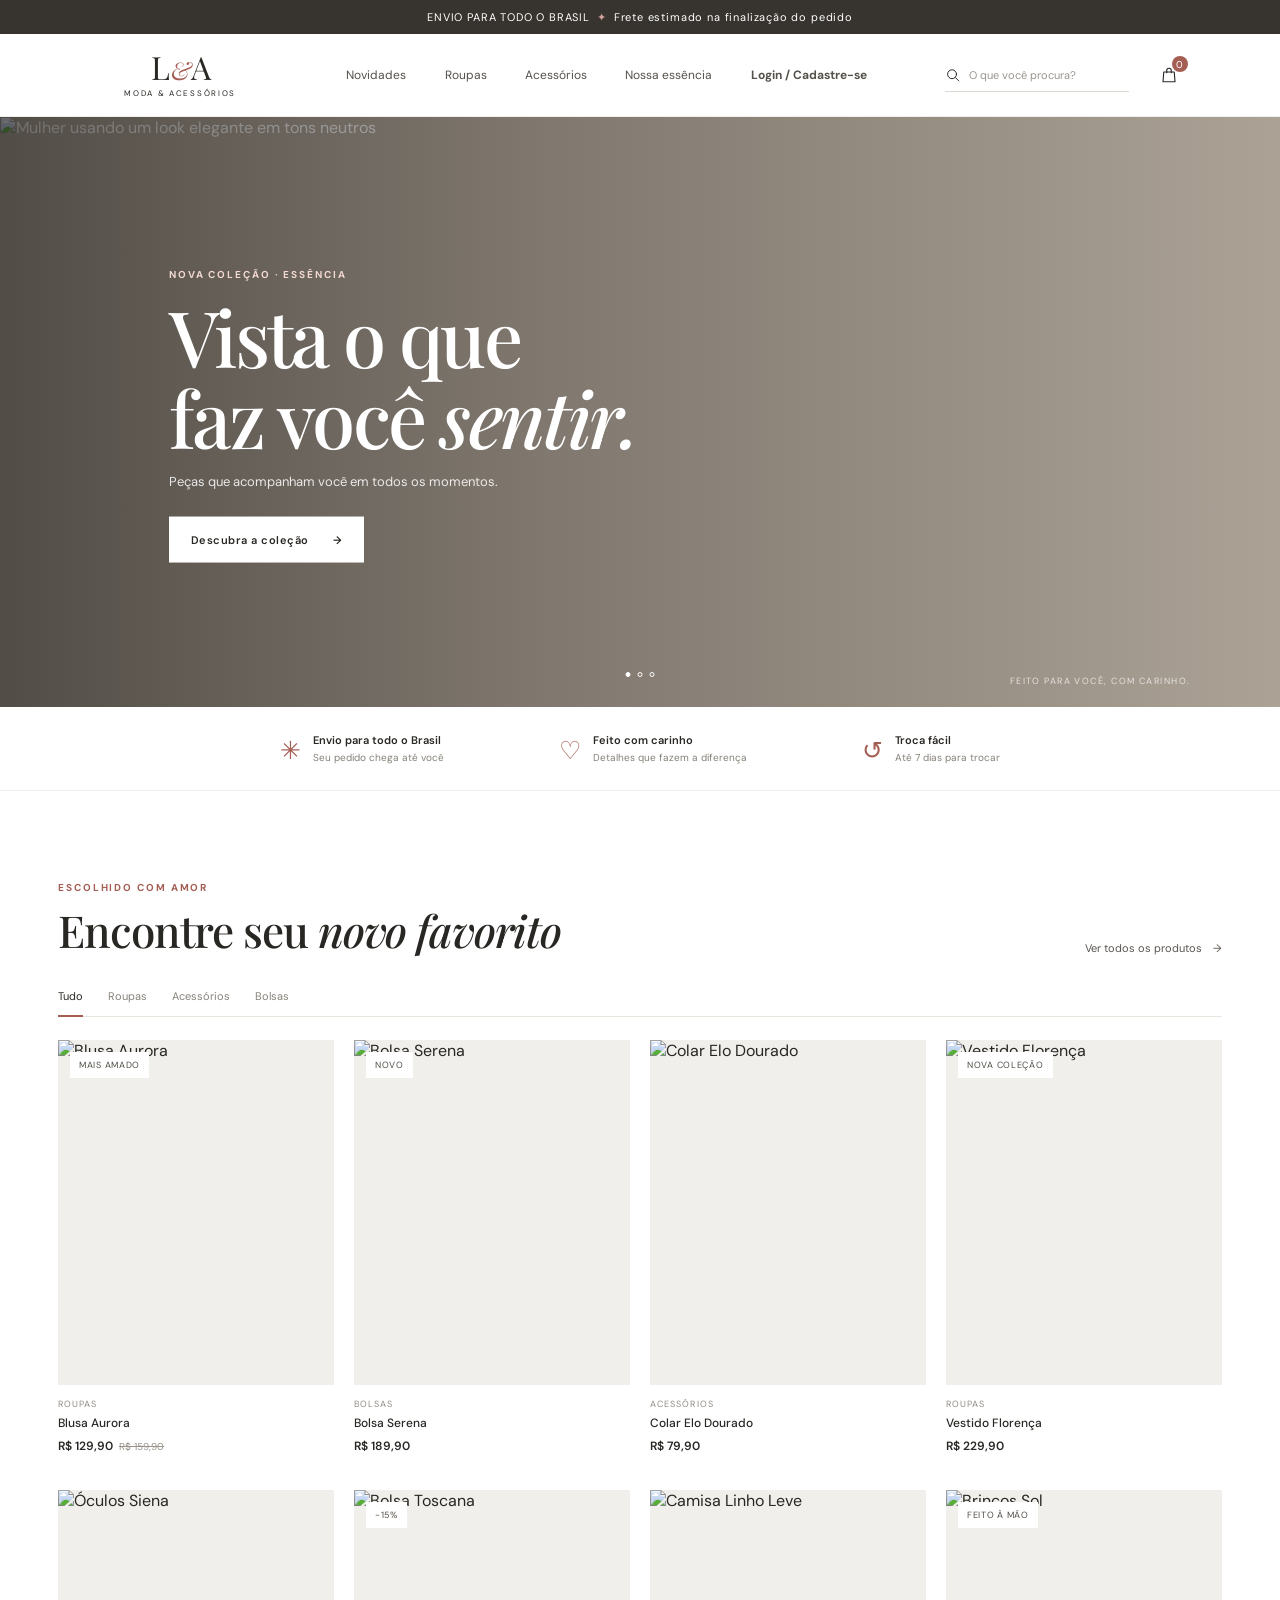
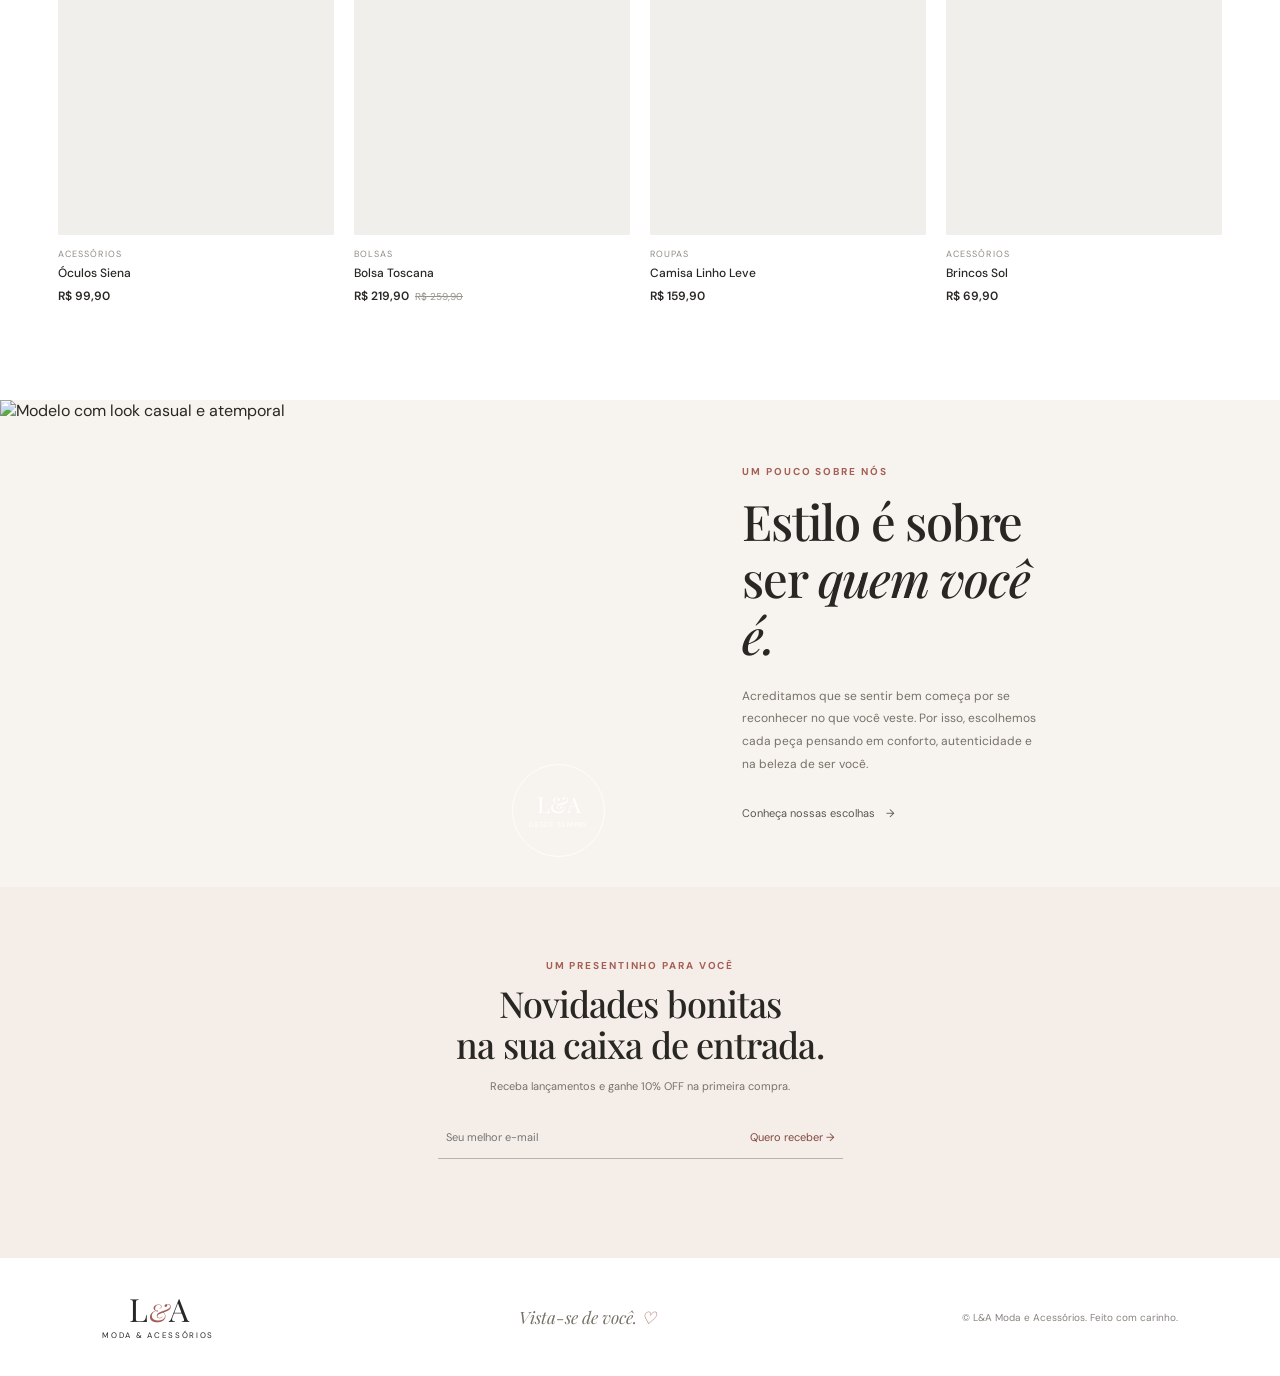
==== commit 2e0131fa: "Update login navigation label Co-authored-by: Copilot <223556219+Copilot@users.noreply.github.com>" ====
--- a/index.html
+++ b/index.html
@@ -26,7 +26,7 @@
       <a href="#colecao" data-nav-category="Roupas">Roupas</a>
       <a href="#colecao" data-nav-category="Acessórios">Acessórios</a>
       <a href="#sobre">Nossa essência</a>
-      <a class="login-nav-link" href="login.html">Entrar</a>
+      <a class="login-nav-link" href="login.html">Login / Cadastre-se</a>
     </nav>
     <div class="header-actions">
       <label class="search-box" for="search-input">
